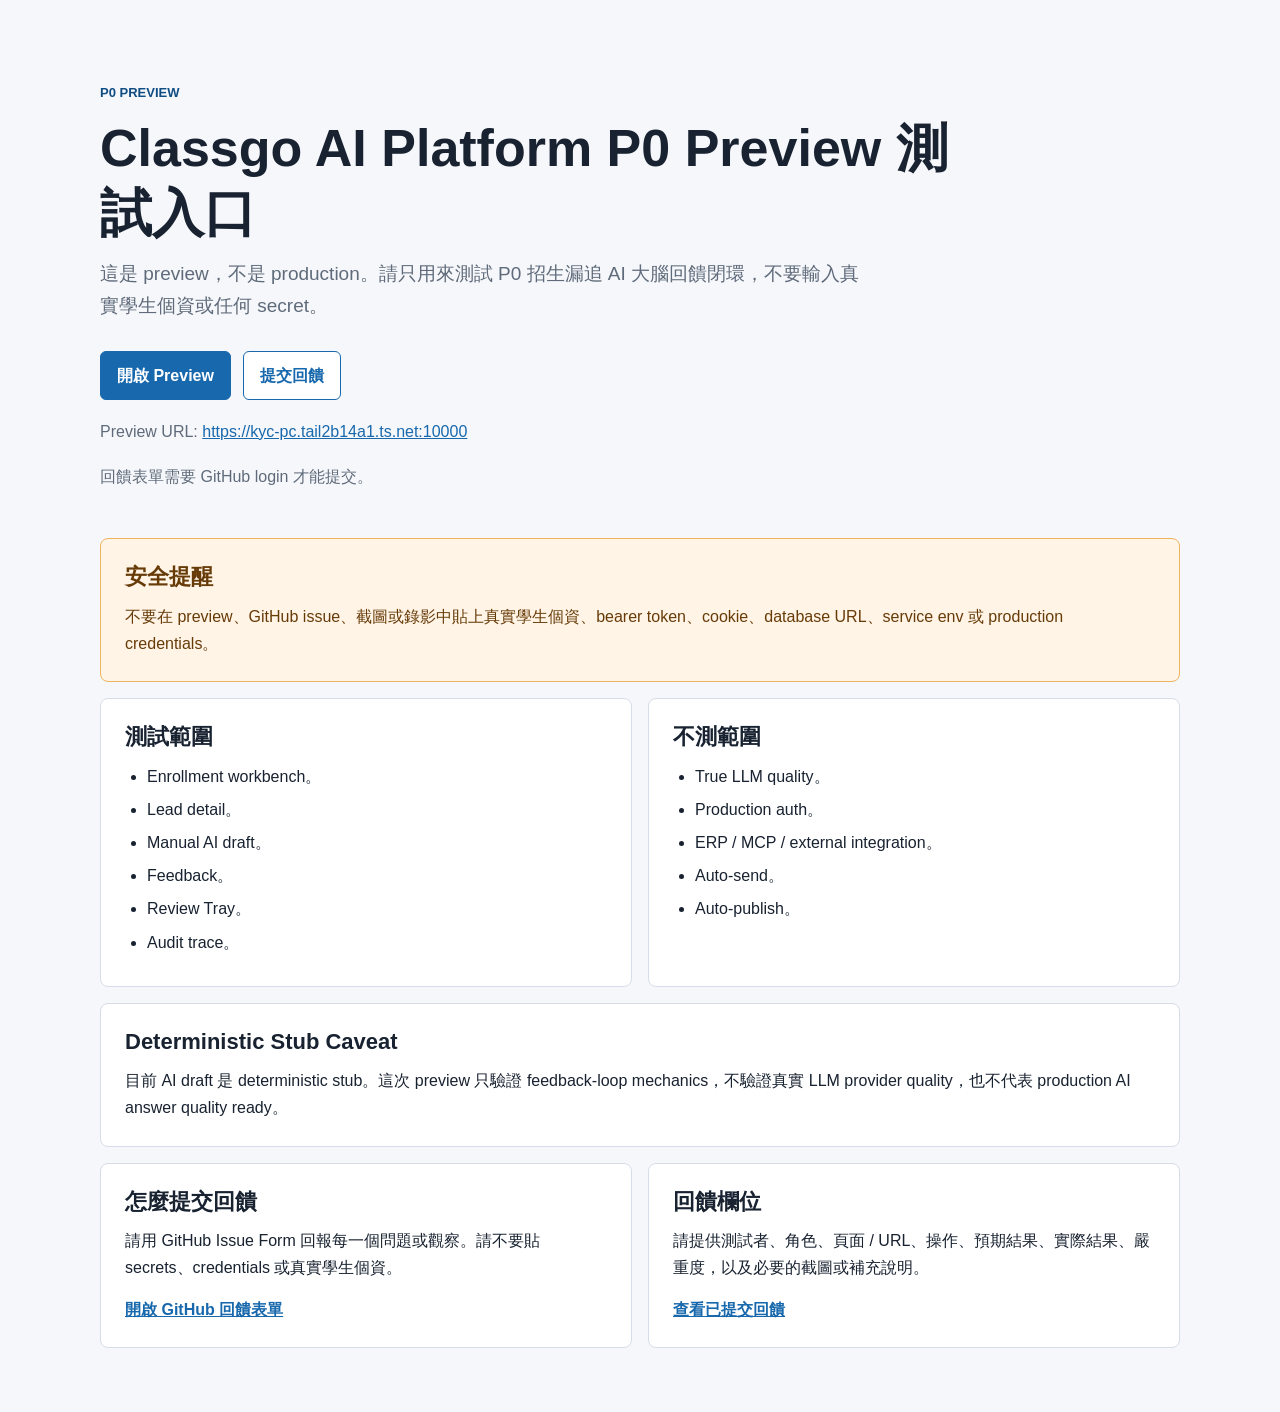
==== index.html @ 1b5b2c22 "Create P0 preview feedback portal" ====
<!doctype html>
<html lang="zh-Hant">
<head>
  <meta charset="utf-8">
  <meta name="viewport" content="width=device-width, initial-scale=1">
  <title>Classgo AI Platform P0 Preview 測試入口</title>
  <meta name="description" content="Classgo AI Platform P0 Preview 測試入口、測試範圍、安全提醒與 GitHub Issue Form 回饋提交。">
  <link rel="stylesheet" href="./styles.css">
</head>
<body>
  <main class="shell">
    <section class="hero" aria-labelledby="page-title">
      <div class="eyebrow">P0 Preview</div>
      <h1 id="page-title">Classgo AI Platform P0 Preview 測試入口</h1>
      <p class="lead">這是 preview，不是 production。請只用來測試 P0 招生漏追 AI 大腦回饋閉環，不要輸入真實學生個資或任何 secret。</p>
      <div class="actions" aria-label="主要操作">
        <a class="button primary" href="https://kyc-pc.tail2b14a1.ts.net:10000" rel="noopener noreferrer">開啟 Preview</a>
        <a class="button secondary" href="https://github.com/kuan0710/classgo-p0-preview-feedback/issues/new?template=p0-preview-feedback.yml" rel="noopener noreferrer">提交回饋</a>
      </div>
      <p class="url-line">Preview URL: <a href="https://kyc-pc.tail2b14a1.ts.net:10000" rel="noopener noreferrer">https://kyc-pc.tail2b14a1.ts.net:10000</a></p>
      <p class="url-line">回饋表單需要 GitHub login 才能提交。</p>
    </section>

    <section class="band warning" aria-labelledby="safety-title">
      <h2 id="safety-title">安全提醒</h2>
      <p>不要在 preview、GitHub issue、截圖或錄影中貼上真實學生個資、bearer token、cookie、database URL、service env 或 production credentials。</p>
    </section>

    <section class="grid two">
      <article class="panel">
        <h2>測試範圍</h2>
        <ul>
          <li>Enrollment workbench。</li>
          <li>Lead detail。</li>
          <li>Manual AI draft。</li>
          <li>Feedback。</li>
          <li>Review Tray。</li>
          <li>Audit trace。</li>
        </ul>
      </article>

      <article class="panel">
        <h2>不測範圍</h2>
        <ul>
          <li>True LLM quality。</li>
          <li>Production auth。</li>
          <li>ERP / MCP / external integration。</li>
          <li>Auto-send。</li>
          <li>Auto-publish。</li>
        </ul>
      </article>
    </section>

    <section class="band" aria-labelledby="stub-title">
      <h2 id="stub-title">Deterministic Stub Caveat</h2>
      <p>目前 AI draft 是 deterministic stub。這次 preview 只驗證 feedback-loop mechanics，不驗證真實 LLM provider quality，也不代表 production AI answer quality ready。</p>
    </section>

    <section class="grid two">
      <article class="panel">
        <h2>怎麼提交回饋</h2>
        <p>請用 GitHub Issue Form 回報每一個問題或觀察。請不要貼 secrets、credentials 或真實學生個資。</p>
        <a class="text-link" href="https://github.com/kuan0710/classgo-p0-preview-feedback/issues/new?template=p0-preview-feedback.yml" rel="noopener noreferrer">開啟 GitHub 回饋表單</a>
      </article>

      <article class="panel">
        <h2>回饋欄位</h2>
        <p>請提供測試者、角色、頁面 / URL、操作、預期結果、實際結果、嚴重度，以及必要的截圖或補充說明。</p>
        <a class="text-link" href="https://github.com/kuan0710/classgo-p0-preview-feedback/issues" rel="noopener noreferrer">查看已提交回饋</a>
      </article>
    </section>
  </main>
</body>
</html>
---- styles.css ----
:root {
  color-scheme: light;
  --bg: #f6f7fb;
  --paper: #ffffff;
  --ink: #182230;
  --muted: #5f6b7a;
  --line: #d7dde8;
  --accent: #1768ac;
  --accent-strong: #0f4d83;
  --danger-bg: #fff4e6;
  --danger-border: #f0b35e;
  --danger-text: #673b08;
}

* {
  box-sizing: border-box;
}

body {
  margin: 0;
  background: var(--bg);
  color: var(--ink);
  font: 16px/1.7 -apple-system, BlinkMacSystemFont, "Segoe UI", "Noto Sans TC", "PingFang TC", "Microsoft JhengHei", sans-serif;
}

a {
  color: var(--accent);
}

.shell {
  width: min(1080px, calc(100% - 32px));
  margin: 0 auto;
  padding: 40px 0 64px;
}

.hero {
  padding: 42px 0 32px;
}

.eyebrow {
  margin-bottom: 12px;
  color: var(--accent-strong);
  font-size: 13px;
  font-weight: 700;
  letter-spacing: 0;
  text-transform: uppercase;
}

h1,
h2 {
  margin: 0;
  line-height: 1.25;
}

h1 {
  max-width: 860px;
  font-size: clamp(32px, 5vw, 52px);
}

h2 {
  font-size: 22px;
}

p {
  margin: 12px 0 0;
}

.lead {
  max-width: 760px;
  color: var(--muted);
  font-size: 19px;
}

.actions {
  display: flex;
  flex-wrap: wrap;
  gap: 12px;
  margin-top: 28px;
}

.button {
  display: inline-flex;
  align-items: center;
  justify-content: center;
  min-height: 44px;
  padding: 10px 16px;
  border: 1px solid var(--accent);
  border-radius: 6px;
  font-weight: 700;
  text-decoration: none;
}

.button.primary {
  background: var(--accent);
  color: #ffffff;
}

.button.secondary {
  background: #ffffff;
  color: var(--accent);
}

.url-line {
  margin-top: 18px;
  color: var(--muted);
  overflow-wrap: anywhere;
}

.grid {
  display: grid;
  gap: 16px;
  margin-top: 16px;
}

.grid.two {
  grid-template-columns: repeat(2, minmax(0, 1fr));
}

.panel,
.band {
  background: var(--paper);
  border: 1px solid var(--line);
  border-radius: 8px;
  padding: 24px;
}

.band {
  margin-top: 16px;
}

.warning {
  background: var(--danger-bg);
  border-color: var(--danger-border);
  color: var(--danger-text);
}

ul {
  margin: 12px 0 0;
  padding-left: 22px;
}

li {
  margin: 6px 0;
}

.text-link {
  display: inline-block;
  margin-top: 14px;
  font-weight: 700;
}

@media (max-width: 760px) {
  .shell {
    width: min(100% - 24px, 1080px);
    padding-top: 24px;
  }

  .hero {
    padding-top: 24px;
  }

  .grid.two {
    grid-template-columns: 1fr;
  }

  .panel,
  .band {
    padding: 20px;
  }
}
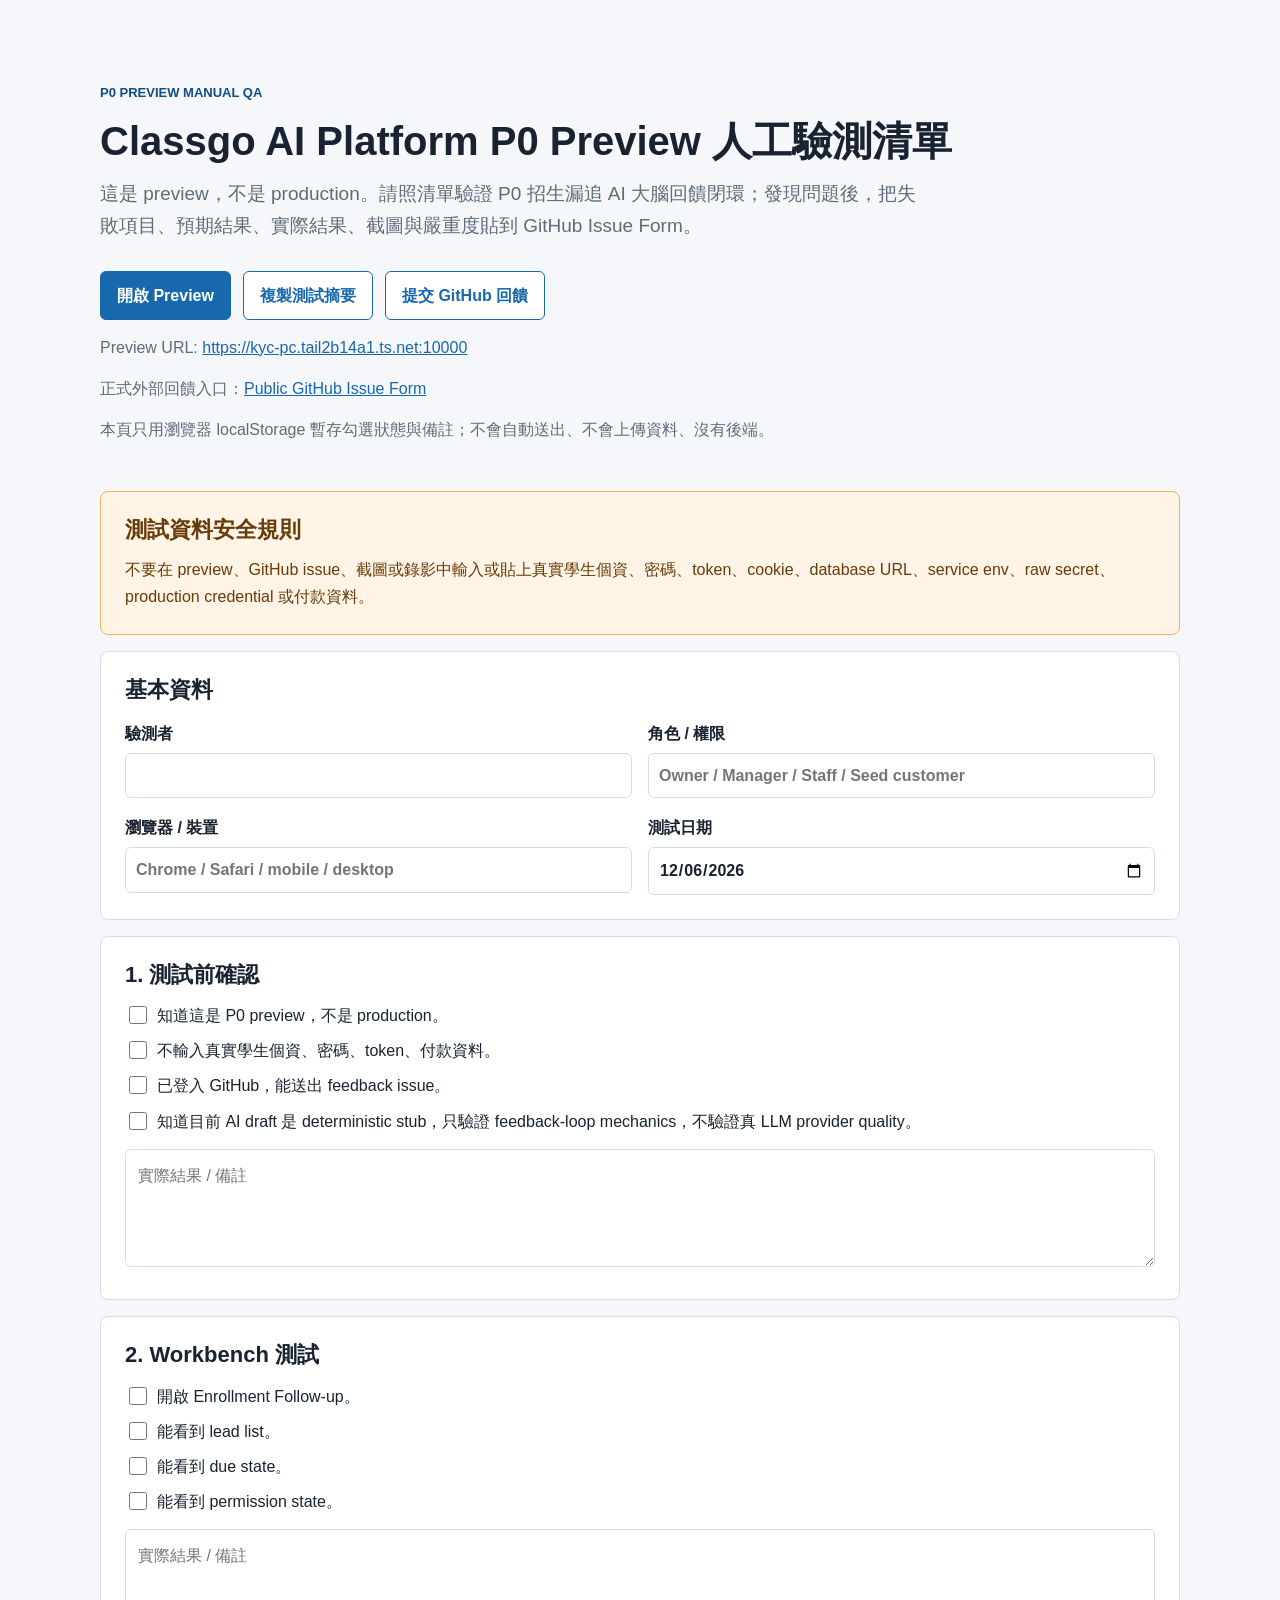
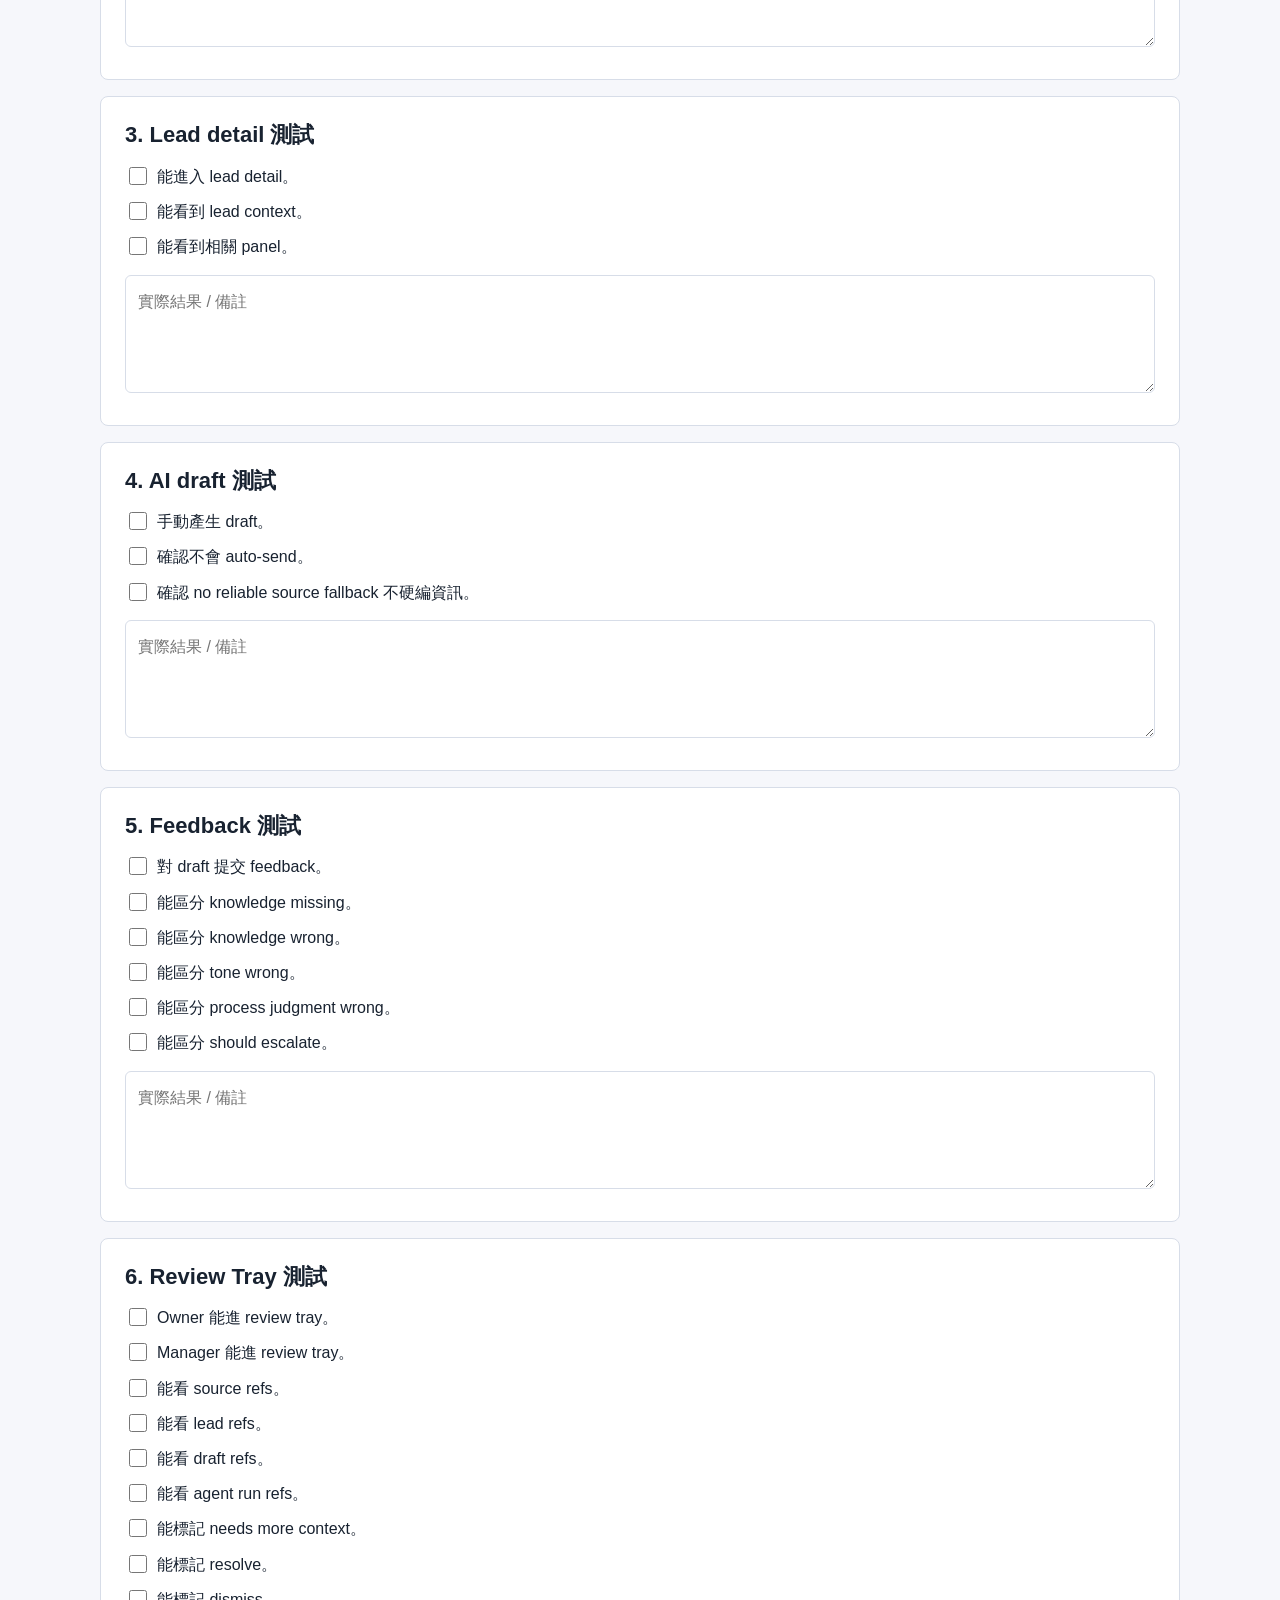
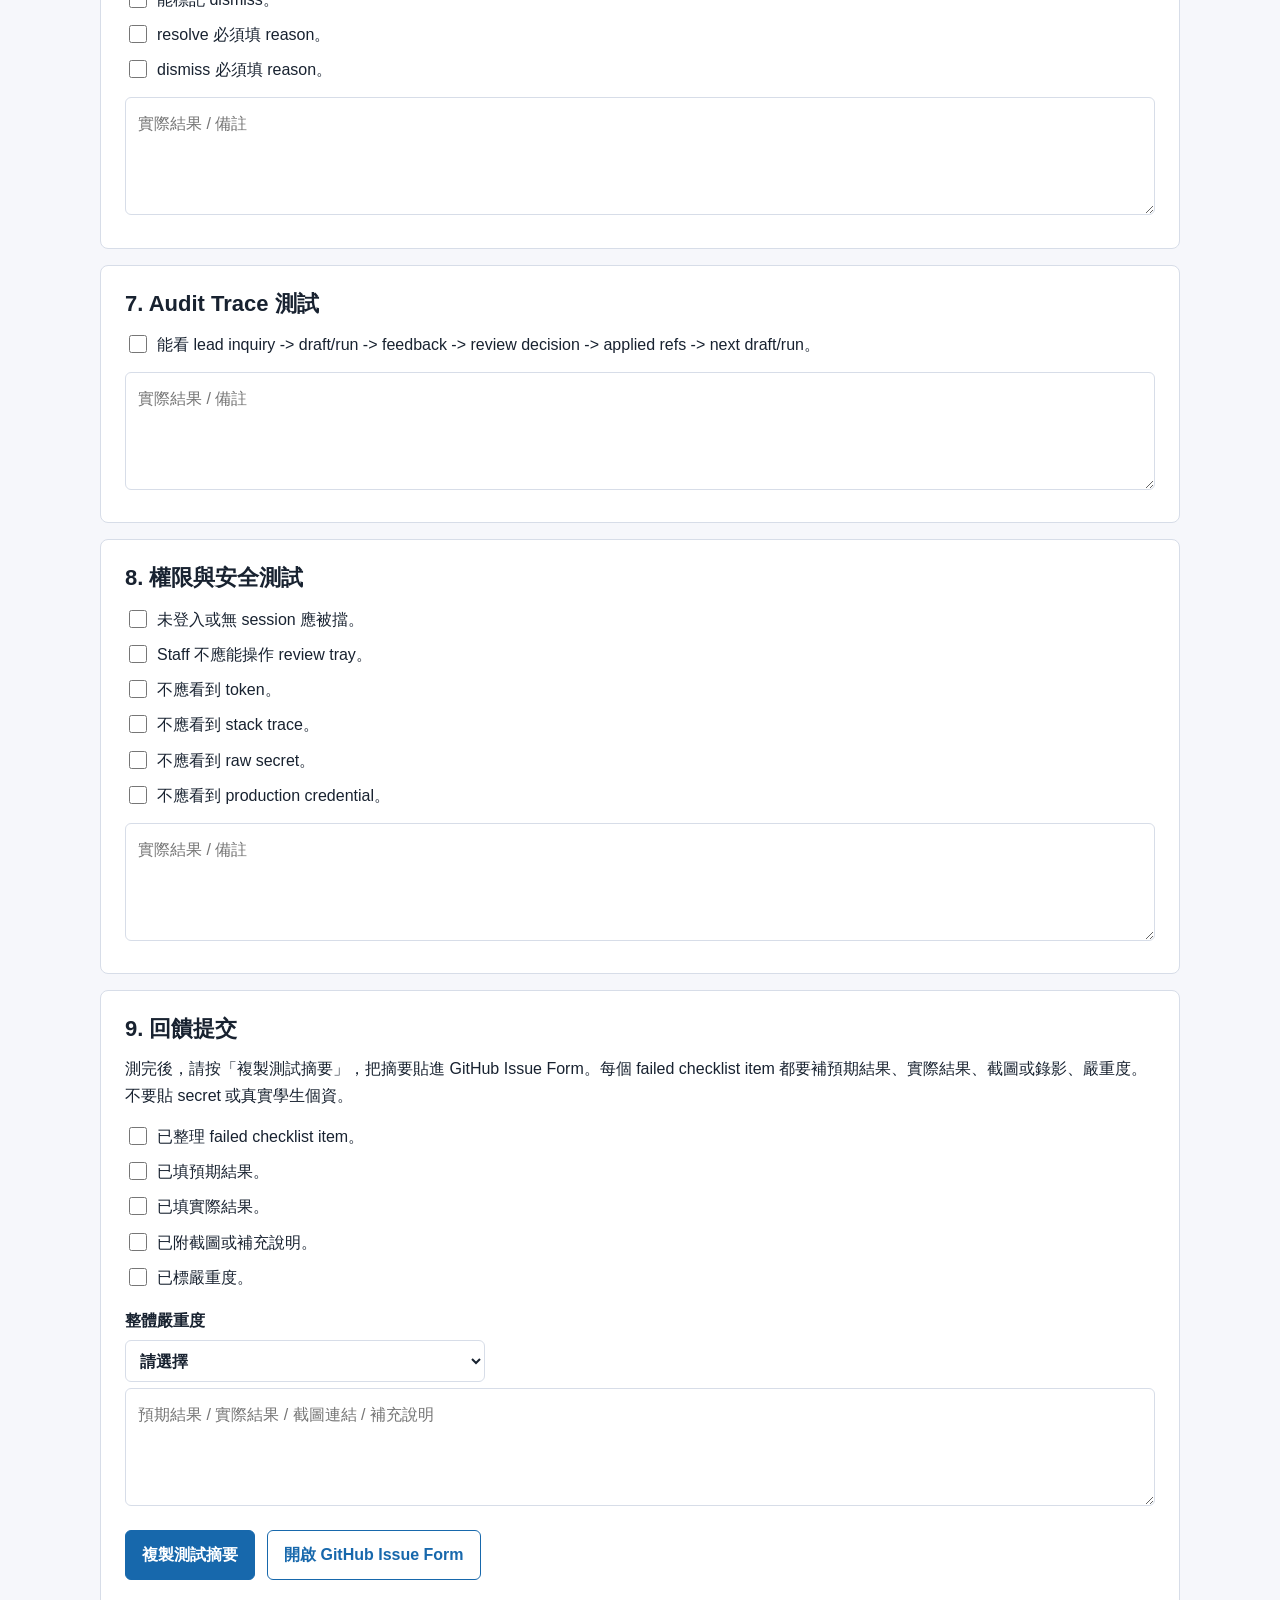
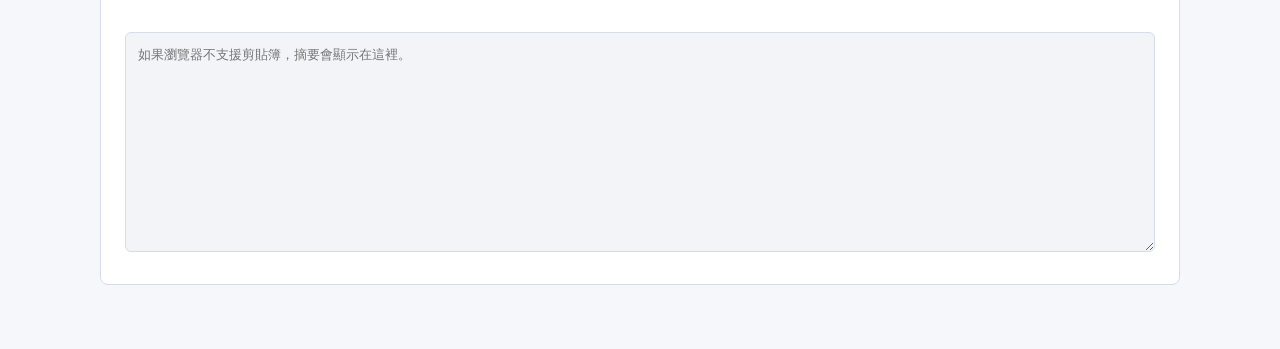
==== commit 7f892016: "docs(p0): add preview tester checklist" ====
--- a/index.html
+++ b/index.html
@@ -3,72 +3,289 @@
 <head>
   <meta charset="utf-8">
   <meta name="viewport" content="width=device-width, initial-scale=1">
-  <title>Classgo AI Platform P0 Preview 測試入口</title>
-  <meta name="description" content="Classgo AI Platform P0 Preview 測試入口、測試範圍、安全提醒與 GitHub Issue Form 回饋提交。">
+  <title>Classgo AI Platform P0 Preview 人工驗測清單</title>
+  <meta name="description" content="Classgo AI Platform P0 Preview 人工驗測清單、測試資料安全規則與 GitHub Issue Form 回饋提交入口。">
   <link rel="stylesheet" href="./styles.css">
 </head>
 <body>
   <main class="shell">
     <section class="hero" aria-labelledby="page-title">
-      <div class="eyebrow">P0 Preview</div>
-      <h1 id="page-title">Classgo AI Platform P0 Preview 測試入口</h1>
-      <p class="lead">這是 preview，不是 production。請只用來測試 P0 招生漏追 AI 大腦回饋閉環，不要輸入真實學生個資或任何 secret。</p>
+      <div class="eyebrow">P0 Preview Manual QA</div>
+      <h1 id="page-title">Classgo AI Platform P0 Preview 人工驗測清單</h1>
+      <p class="lead">這是 preview，不是 production。請照清單驗證 P0 招生漏追 AI 大腦回饋閉環；發現問題後，把失敗項目、預期結果、實際結果、截圖與嚴重度貼到 GitHub Issue Form。</p>
       <div class="actions" aria-label="主要操作">
         <a class="button primary" href="https://kyc-pc.tail2b14a1.ts.net:10000" rel="noopener noreferrer">開啟 Preview</a>
-        <a class="button secondary" href="https://github.com/kuan0710/classgo-p0-preview-feedback/issues/new?template=p0-preview-feedback.yml" rel="noopener noreferrer">提交回饋</a>
+        <button class="button secondary" type="button" data-copy-summary>複製測試摘要</button>
+        <a class="button secondary" href="https://github.com/kuan0710/classgo-p0-preview-feedback/issues/new?template=p0-preview-feedback.yml" rel="noopener noreferrer">提交 GitHub 回饋</a>
       </div>
       <p class="url-line">Preview URL: <a href="https://kyc-pc.tail2b14a1.ts.net:10000" rel="noopener noreferrer">https://kyc-pc.tail2b14a1.ts.net:10000</a></p>
-      <p class="url-line">回饋表單需要 GitHub login 才能提交。</p>
+      <p class="url-line">正式外部回饋入口：<a href="https://github.com/kuan0710/classgo-p0-preview-feedback/issues/new?template=p0-preview-feedback.yml" rel="noopener noreferrer">Public GitHub Issue Form</a></p>
+      <p class="url-line">本頁只用瀏覽器 localStorage 暫存勾選狀態與備註；不會自動送出、不會上傳資料、沒有後端。</p>
     </section>
 
     <section class="band warning" aria-labelledby="safety-title">
-      <h2 id="safety-title">安全提醒</h2>
-      <p>不要在 preview、GitHub issue、截圖或錄影中貼上真實學生個資、bearer token、cookie、database URL、service env 或 production credentials。</p>
-    </section>
-
-    <section class="grid two">
-      <article class="panel">
-        <h2>測試範圍</h2>
-        <ul>
-          <li>Enrollment workbench。</li>
-          <li>Lead detail。</li>
-          <li>Manual AI draft。</li>
-          <li>Feedback。</li>
-          <li>Review Tray。</li>
-          <li>Audit trace。</li>
-        </ul>
-      </article>
-
-      <article class="panel">
-        <h2>不測範圍</h2>
-        <ul>
-          <li>True LLM quality。</li>
-          <li>Production auth。</li>
-          <li>ERP / MCP / external integration。</li>
-          <li>Auto-send。</li>
-          <li>Auto-publish。</li>
-        </ul>
-      </article>
-    </section>
-
-    <section class="band" aria-labelledby="stub-title">
-      <h2 id="stub-title">Deterministic Stub Caveat</h2>
-      <p>目前 AI draft 是 deterministic stub。這次 preview 只驗證 feedback-loop mechanics，不驗證真實 LLM provider quality，也不代表 production AI answer quality ready。</p>
-    </section>
-
-    <section class="grid two">
-      <article class="panel">
-        <h2>怎麼提交回饋</h2>
-        <p>請用 GitHub Issue Form 回報每一個問題或觀察。請不要貼 secrets、credentials 或真實學生個資。</p>
-        <a class="text-link" href="https://github.com/kuan0710/classgo-p0-preview-feedback/issues/new?template=p0-preview-feedback.yml" rel="noopener noreferrer">開啟 GitHub 回饋表單</a>
-      </article>
-
-      <article class="panel">
-        <h2>回饋欄位</h2>
-        <p>請提供測試者、角色、頁面 / URL、操作、預期結果、實際結果、嚴重度，以及必要的截圖或補充說明。</p>
-        <a class="text-link" href="https://github.com/kuan0710/classgo-p0-preview-feedback/issues" rel="noopener noreferrer">查看已提交回饋</a>
-      </article>
+      <h2 id="safety-title">測試資料安全規則</h2>
+      <p>不要在 preview、GitHub issue、截圖或錄影中輸入或貼上真實學生個資、密碼、token、cookie、database URL、service env、raw secret、production credential 或付款資料。</p>
+    </section>
+
+    <section class="panel" aria-labelledby="tester-title">
+      <h2 id="tester-title">基本資料</h2>
+      <div class="fields">
+        <label>驗測者<input type="text" data-field="tester" autocomplete="name"></label>
+        <label>角色 / 權限<input type="text" data-field="role" placeholder="Owner / Manager / Staff / Seed customer"></label>
+        <label>瀏覽器 / 裝置<input type="text" data-field="device" placeholder="Chrome / Safari / mobile / desktop"></label>
+        <label>測試日期<input type="date" data-field="date"></label>
+      </div>
+    </section>
+
+    <section class="qa-section" data-section="測試前確認">
+      <h2>1. 測試前確認</h2>
+      <ul class="checklist">
+        <li><label><input type="checkbox" data-item="知道這是 P0 preview，不是 production">知道這是 P0 preview，不是 production。</label></li>
+        <li><label><input type="checkbox" data-item="不輸入真實學生個資、密碼、token、付款資料">不輸入真實學生個資、密碼、token、付款資料。</label></li>
+        <li><label><input type="checkbox" data-item="已登入 GitHub，能送出 feedback issue">已登入 GitHub，能送出 feedback issue。</label></li>
+        <li><label><input type="checkbox" data-item="知道目前 AI draft 是 deterministic stub，只驗證流程，不驗證真 LLM 品質">知道目前 AI draft 是 deterministic stub，只驗證 feedback-loop mechanics，不驗證真 LLM provider quality。</label></li>
+      </ul>
+      <textarea data-note="測試前確認" placeholder="實際結果 / 備註"></textarea>
+    </section>
+
+    <section class="qa-section" data-section="Workbench 測試">
+      <h2>2. Workbench 測試</h2>
+      <ul class="checklist">
+        <li><label><input type="checkbox" data-item="開啟 Enrollment Follow-up">開啟 Enrollment Follow-up。</label></li>
+        <li><label><input type="checkbox" data-item="能看到 lead list">能看到 lead list。</label></li>
+        <li><label><input type="checkbox" data-item="能看到 due state">能看到 due state。</label></li>
+        <li><label><input type="checkbox" data-item="能看到 permission state">能看到 permission state。</label></li>
+      </ul>
+      <textarea data-note="Workbench 測試" placeholder="實際結果 / 備註"></textarea>
+    </section>
+
+    <section class="qa-section" data-section="Lead detail 測試">
+      <h2>3. Lead detail 測試</h2>
+      <ul class="checklist">
+        <li><label><input type="checkbox" data-item="能進入 lead detail">能進入 lead detail。</label></li>
+        <li><label><input type="checkbox" data-item="能看到 lead context">能看到 lead context。</label></li>
+        <li><label><input type="checkbox" data-item="能看到相關 panel">能看到相關 panel。</label></li>
+      </ul>
+      <textarea data-note="Lead detail 測試" placeholder="實際結果 / 備註"></textarea>
+    </section>
+
+    <section class="qa-section" data-section="AI draft 測試">
+      <h2>4. AI draft 測試</h2>
+      <ul class="checklist">
+        <li><label><input type="checkbox" data-item="手動產生 draft">手動產生 draft。</label></li>
+        <li><label><input type="checkbox" data-item="確認不會 auto-send">確認不會 auto-send。</label></li>
+        <li><label><input type="checkbox" data-item="確認 no reliable source fallback 不硬編資訊">確認 no reliable source fallback 不硬編資訊。</label></li>
+      </ul>
+      <textarea data-note="AI draft 測試" placeholder="實際結果 / 備註"></textarea>
+    </section>
+
+    <section class="qa-section" data-section="Feedback 測試">
+      <h2>5. Feedback 測試</h2>
+      <ul class="checklist">
+        <li><label><input type="checkbox" data-item="對 draft 提交 feedback">對 draft 提交 feedback。</label></li>
+        <li><label><input type="checkbox" data-item="能區分 knowledge missing">能區分 knowledge missing。</label></li>
+        <li><label><input type="checkbox" data-item="能區分 knowledge wrong">能區分 knowledge wrong。</label></li>
+        <li><label><input type="checkbox" data-item="能區分 tone wrong">能區分 tone wrong。</label></li>
+        <li><label><input type="checkbox" data-item="能區分 process judgment wrong">能區分 process judgment wrong。</label></li>
+        <li><label><input type="checkbox" data-item="能區分 should escalate">能區分 should escalate。</label></li>
+      </ul>
+      <textarea data-note="Feedback 測試" placeholder="實際結果 / 備註"></textarea>
+    </section>
+
+    <section class="qa-section" data-section="Review Tray 測試">
+      <h2>6. Review Tray 測試</h2>
+      <ul class="checklist">
+        <li><label><input type="checkbox" data-item="Owner 能進 review tray">Owner 能進 review tray。</label></li>
+        <li><label><input type="checkbox" data-item="Manager 能進 review tray">Manager 能進 review tray。</label></li>
+        <li><label><input type="checkbox" data-item="能看 source refs">能看 source refs。</label></li>
+        <li><label><input type="checkbox" data-item="能看 lead refs">能看 lead refs。</label></li>
+        <li><label><input type="checkbox" data-item="能看 draft refs">能看 draft refs。</label></li>
+        <li><label><input type="checkbox" data-item="能看 agent run refs">能看 agent run refs。</label></li>
+        <li><label><input type="checkbox" data-item="能標記 needs more context">能標記 needs more context。</label></li>
+        <li><label><input type="checkbox" data-item="能標記 resolve">能標記 resolve。</label></li>
+        <li><label><input type="checkbox" data-item="能標記 dismiss">能標記 dismiss。</label></li>
+        <li><label><input type="checkbox" data-item="resolve 必須填 reason">resolve 必須填 reason。</label></li>
+        <li><label><input type="checkbox" data-item="dismiss 必須填 reason">dismiss 必須填 reason。</label></li>
+      </ul>
+      <textarea data-note="Review Tray 測試" placeholder="實際結果 / 備註"></textarea>
+    </section>
+
+    <section class="qa-section" data-section="Audit Trace 測試">
+      <h2>7. Audit Trace 測試</h2>
+      <ul class="checklist">
+        <li><label><input type="checkbox" data-item="能看 lead inquiry -> draft/run -> feedback -> review decision -> applied refs -> next draft/run">能看 lead inquiry -&gt; draft/run -&gt; feedback -&gt; review decision -&gt; applied refs -&gt; next draft/run。</label></li>
+      </ul>
+      <textarea data-note="Audit Trace 測試" placeholder="實際結果 / 備註"></textarea>
+    </section>
+
+    <section class="qa-section" data-section="權限與安全測試">
+      <h2>8. 權限與安全測試</h2>
+      <ul class="checklist">
+        <li><label><input type="checkbox" data-item="未登入或無 session 應被擋">未登入或無 session 應被擋。</label></li>
+        <li><label><input type="checkbox" data-item="Staff 不應能操作 review tray">Staff 不應能操作 review tray。</label></li>
+        <li><label><input type="checkbox" data-item="不應看到 token">不應看到 token。</label></li>
+        <li><label><input type="checkbox" data-item="不應看到 stack trace">不應看到 stack trace。</label></li>
+        <li><label><input type="checkbox" data-item="不應看到 raw secret">不應看到 raw secret。</label></li>
+        <li><label><input type="checkbox" data-item="不應看到 production credential">不應看到 production credential。</label></li>
+      </ul>
+      <textarea data-note="權限與安全測試" placeholder="實際結果 / 備註"></textarea>
+    </section>
+
+    <section class="qa-section" data-section="回饋提交">
+      <h2>9. 回饋提交</h2>
+      <p>測完後，請按「複製測試摘要」，把摘要貼進 GitHub Issue Form。每個 failed checklist item 都要補預期結果、實際結果、截圖或錄影、嚴重度。不要貼 secret 或真實學生個資。</p>
+      <ul class="checklist">
+        <li><label><input type="checkbox" data-item="已整理 failed checklist item">已整理 failed checklist item。</label></li>
+        <li><label><input type="checkbox" data-item="已填預期結果">已填預期結果。</label></li>
+        <li><label><input type="checkbox" data-item="已填實際結果">已填實際結果。</label></li>
+        <li><label><input type="checkbox" data-item="已附截圖或補充說明">已附截圖或補充說明。</label></li>
+        <li><label><input type="checkbox" data-item="已標嚴重度">已標嚴重度。</label></li>
+      </ul>
+      <div class="fields single">
+        <label>整體嚴重度
+          <select data-field="severity">
+            <option value="">請選擇</option>
+            <option>Blocker</option>
+            <option>High</option>
+            <option>Medium</option>
+            <option>Low</option>
+            <option>Question</option>
+          </select>
+        </label>
+      </div>
+      <textarea data-note="回饋提交" placeholder="預期結果 / 實際結果 / 截圖連結 / 補充說明"></textarea>
+      <div class="actions compact">
+        <button class="button primary" type="button" data-copy-summary>複製測試摘要</button>
+        <a class="button secondary" href="https://github.com/kuan0710/classgo-p0-preview-feedback/issues/new?template=p0-preview-feedback.yml" rel="noopener noreferrer">開啟 GitHub Issue Form</a>
+      </div>
+      <p class="copy-status" data-copy-status role="status" aria-live="polite"></p>
+      <textarea class="summary-output" data-summary-output readonly placeholder="如果瀏覽器不支援剪貼簿，摘要會顯示在這裡。"></textarea>
     </section>
   </main>
+
+  <script>
+    const STORAGE_KEY = "classgo-p0-preview-checklist-v1";
+    const form = document.querySelector("main");
+    const statusNodes = document.querySelectorAll("[data-copy-status]");
+    const output = document.querySelector("[data-summary-output]");
+
+    function readState() {
+      try {
+        return JSON.parse(localStorage.getItem(STORAGE_KEY) || "{}");
+      } catch {
+        return {};
+      }
+    }
+
+    function writeState(state) {
+      localStorage.setItem(STORAGE_KEY, JSON.stringify(state));
+    }
+
+    function fieldKey(element) {
+      if (element.dataset.field) return "field:" + element.dataset.field;
+      if (element.dataset.note) return "note:" + element.dataset.note;
+      if (element.dataset.item) return "item:" + element.dataset.item;
+      return "";
+    }
+
+    function hydrate() {
+      const state = readState();
+      form.querySelectorAll("input, textarea, select").forEach((element) => {
+        const key = fieldKey(element);
+        if (!key || state[key] === undefined) return;
+        if (element.type === "checkbox") {
+          element.checked = state[key] === true;
+        } else {
+          element.value = state[key];
+        }
+      });
+      const date = form.querySelector('[data-field="date"]');
+      if (date && !date.value) date.valueAsDate = new Date();
+    }
+
+    function persist(event) {
+      const element = event.target;
+      const key = fieldKey(element);
+      if (!key) return;
+      const state = readState();
+      state[key] = element.type === "checkbox" ? element.checked : element.value;
+      writeState(state);
+    }
+
+    function collectSummary() {
+      const fields = {};
+      form.querySelectorAll("[data-field]").forEach((element) => {
+        fields[element.dataset.field] = element.value || "";
+      });
+
+      const sections = Array.from(document.querySelectorAll("[data-section]"));
+      const checked = [];
+      const failed = [];
+      const notes = [];
+
+      sections.forEach((section) => {
+        const title = section.dataset.section;
+        section.querySelectorAll('input[type="checkbox"][data-item]').forEach((box) => {
+          const line = title + " / " + box.dataset.item;
+          if (box.checked) checked.push(line);
+          else failed.push(line);
+        });
+        section.querySelectorAll("textarea[data-note]").forEach((note) => {
+          if (note.value.trim()) notes.push("[" + note.dataset.note + "] " + note.value.trim());
+        });
+      });
+
+      return [
+        "Classgo P0 Preview 人工驗測摘要",
+        "- Preview URL: https://kyc-pc.tail2b14a1.ts.net:10000",
+        "- Public checklist: https://kuan0710.github.io/classgo-p0-preview-feedback/",
+        "- Public Issue Form: https://github.com/kuan0710/classgo-p0-preview-feedback/issues/new?template=p0-preview-feedback.yml",
+        "- 測試者: " + (fields.tester || ""),
+        "- 角色 / 權限: " + (fields.role || ""),
+        "- 瀏覽器 / 裝置: " + (fields.device || ""),
+        "- 測試日期: " + (fields.date || ""),
+        "- 整體嚴重度: " + (fields.severity || ""),
+        "- 勾選進度: " + checked.length + " / " + (checked.length + failed.length),
+        "",
+        "未通過或未確認項目:",
+        failed.length ? failed.map((item) => "- [ ] " + item).join("\n") : "- 無",
+        "",
+        "備註:",
+        notes.length ? notes.map((item) => "- " + item).join("\n") : "- 無",
+        "",
+        "請補充:",
+        "- Expected:",
+        "- Actual:",
+        "- Screenshot / notes:",
+        "",
+        "安全聲明: 本摘要由瀏覽器本機產生，未自動送出；請勿貼上 secret、token、真實學生個資、付款資料或 production credential。"
+      ].join("\n");
+    }
+
+    async function copySummary() {
+      const text = collectSummary();
+      output.value = text;
+      try {
+        await navigator.clipboard.writeText(text);
+        statusNodes.forEach((node) => {
+          node.textContent = "已複製摘要。請貼到 GitHub Issue Form，不會自動送出。";
+        });
+      } catch {
+        output.focus();
+        output.select();
+        statusNodes.forEach((node) => {
+          node.textContent = "瀏覽器未允許剪貼簿，請從下方文字框手動複製摘要。";
+        });
+      }
+    }
+
+    hydrate();
+    form.addEventListener("change", persist);
+    form.addEventListener("input", persist);
+    document.querySelectorAll("[data-copy-summary]").forEach((button) => {
+      button.addEventListener("click", copySummary);
+    });
+  </script>
 </body>
 </html>
--- a/styles.css
+++ b/styles.css
@@ -10,6 +10,8 @@
   --danger-bg: #fff4e6;
   --danger-border: #f0b35e;
   --danger-text: #673b08;
+  --ok-bg: #eef7f1;
+  --code: #f2f4f7;
 }
 
 * {
@@ -27,6 +29,13 @@
   color: var(--accent);
 }
 
+button,
+input,
+select,
+textarea {
+  font: inherit;
+}
+
 .shell {
   width: min(1080px, calc(100% - 32px));
   margin: 0 auto;
@@ -53,8 +62,8 @@
 }
 
 h1 {
-  max-width: 860px;
-  font-size: clamp(32px, 5vw, 52px);
+  max-width: 880px;
+  font-size: 40px;
 }
 
 h2 {
@@ -66,7 +75,7 @@
 }
 
 .lead {
-  max-width: 760px;
+  max-width: 820px;
   color: var(--muted);
   font-size: 19px;
 }
@@ -76,6 +85,10 @@
   flex-wrap: wrap;
   gap: 12px;
   margin-top: 28px;
+}
+
+.actions.compact {
+  margin-top: 16px;
 }
 
 .button {
@@ -86,8 +99,11 @@
   padding: 10px 16px;
   border: 1px solid var(--accent);
   border-radius: 6px;
+  background: #ffffff;
+  color: var(--accent);
   font-weight: 700;
   text-decoration: none;
+  cursor: pointer;
 }
 
 .button.primary {
@@ -101,30 +117,23 @@
 }
 
 .url-line {
-  margin-top: 18px;
+  margin-top: 14px;
   color: var(--muted);
   overflow-wrap: anywhere;
 }
 
-.grid {
-  display: grid;
-  gap: 16px;
-  margin-top: 16px;
-}
-
-.grid.two {
-  grid-template-columns: repeat(2, minmax(0, 1fr));
-}
-
 .panel,
-.band {
+.band,
+.qa-section {
   background: var(--paper);
   border: 1px solid var(--line);
   border-radius: 8px;
   padding: 24px;
 }
 
-.band {
+.band,
+.panel,
+.qa-section {
   margin-top: 16px;
 }
 
@@ -134,18 +143,82 @@
   color: var(--danger-text);
 }
 
-ul {
-  margin: 12px 0 0;
-  padding-left: 22px;
-}
-
-li {
-  margin: 6px 0;
-}
-
-.text-link {
-  display: inline-block;
-  margin-top: 14px;
+.fields {
+  display: grid;
+  grid-template-columns: repeat(2, minmax(0, 1fr));
+  gap: 16px;
+  margin-top: 16px;
+}
+
+.fields.single {
+  grid-template-columns: minmax(0, 360px);
+}
+
+label {
+  display: block;
+  font-weight: 700;
+}
+
+input[type="text"],
+input[type="date"],
+select,
+textarea {
+  width: 100%;
+  margin-top: 6px;
+  border: 1px solid var(--line);
+  border-radius: 6px;
+  background: #ffffff;
+  color: var(--ink);
+}
+
+input[type="text"],
+input[type="date"],
+select {
+  min-height: 42px;
+  padding: 8px 10px;
+}
+
+textarea {
+  min-height: 118px;
+  padding: 12px;
+  resize: vertical;
+}
+
+.summary-output {
+  min-height: 220px;
+  margin-top: 12px;
+  background: var(--code);
+  font-family: "SFMono-Regular", Consolas, monospace;
+  font-size: 13px;
+}
+
+.checklist {
+  margin: 14px 0 0;
+  padding: 0;
+  list-style: none;
+}
+
+.checklist li {
+  margin: 8px 0;
+}
+
+.checklist label {
+  display: grid;
+  grid-template-columns: 22px minmax(0, 1fr);
+  gap: 10px;
+  align-items: start;
+  font-weight: 400;
+}
+
+.checklist input {
+  width: 18px;
+  height: 18px;
+  margin-top: 4px;
+}
+
+.copy-status {
+  min-height: 28px;
+  color: var(--accent-strong);
   font-weight: 700;
 }
 
@@ -159,12 +232,22 @@
     padding-top: 24px;
   }
 
-  .grid.two {
+  h1 {
+    font-size: 30px;
+  }
+
+  .fields,
+  .fields.single {
     grid-template-columns: 1fr;
   }
 
   .panel,
-  .band {
+  .band,
+  .qa-section {
     padding: 20px;
   }
-}
+
+  .button {
+    width: 100%;
+  }
+}
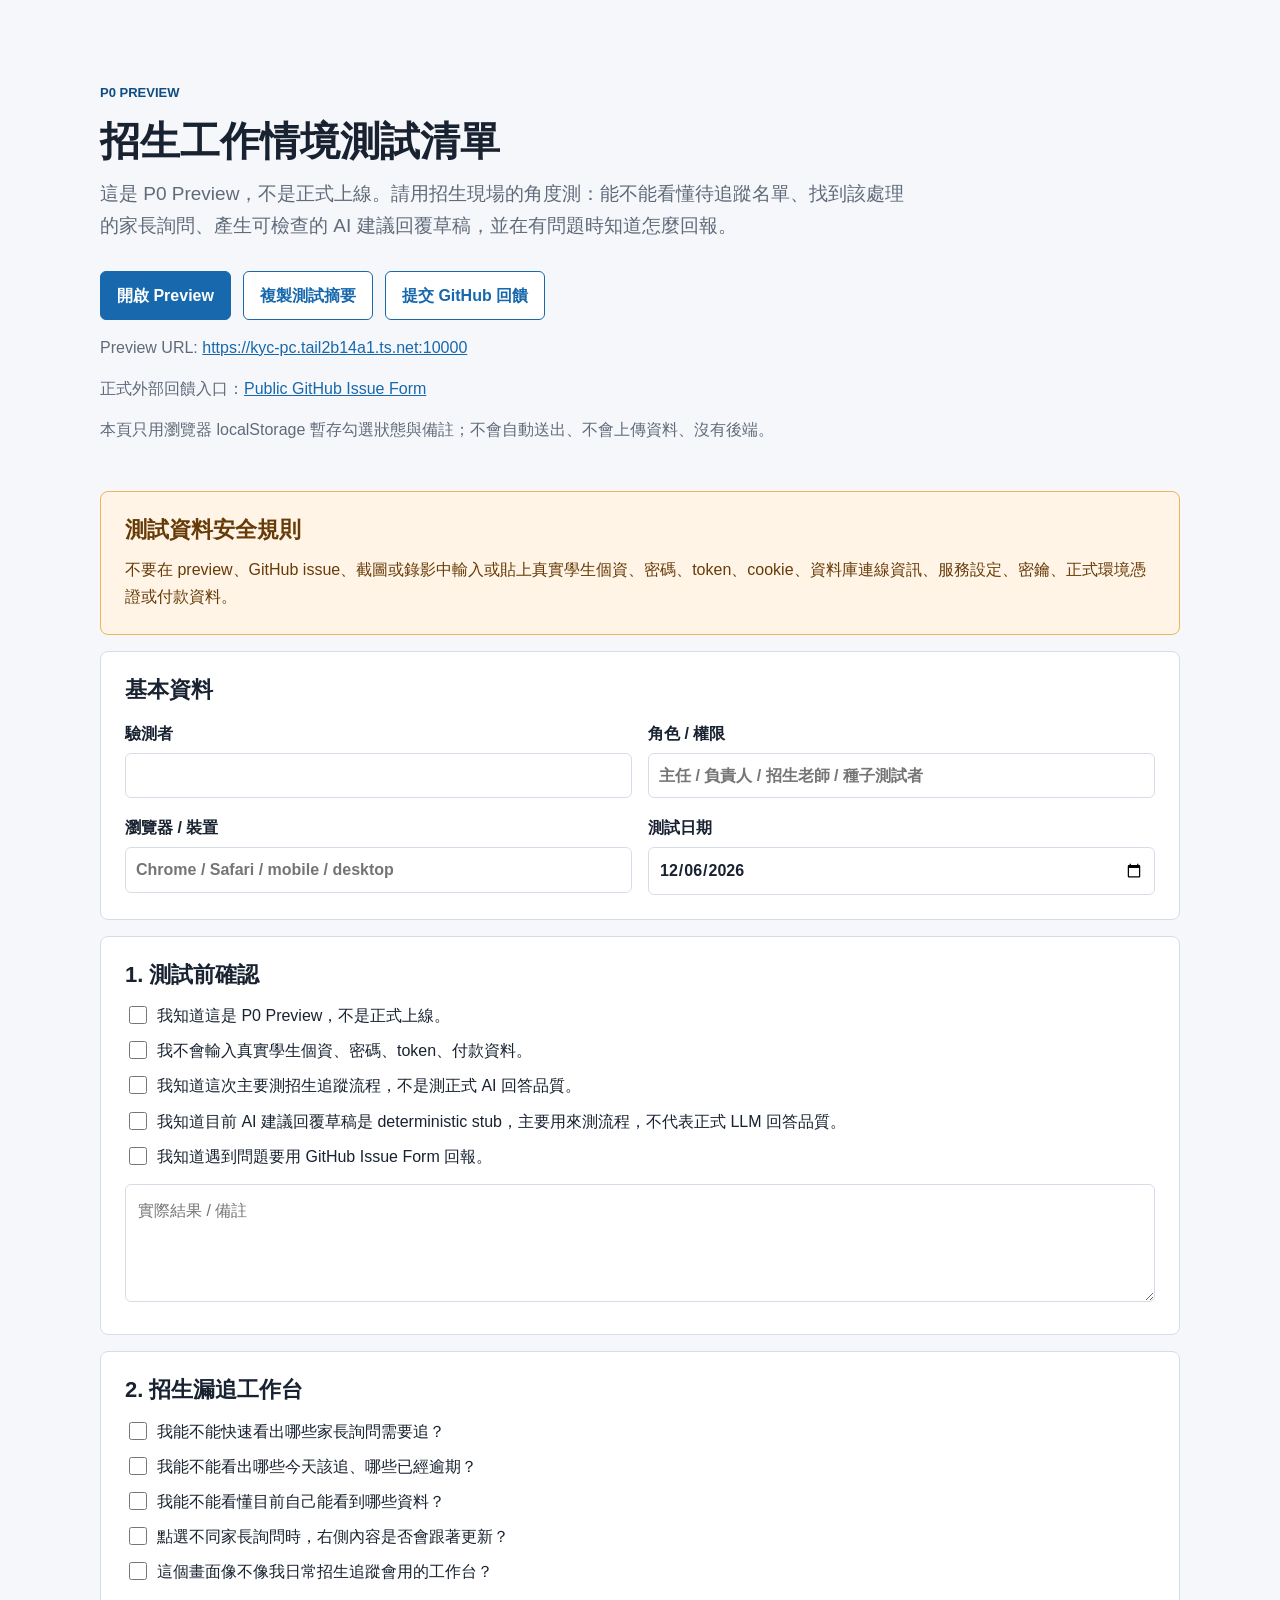
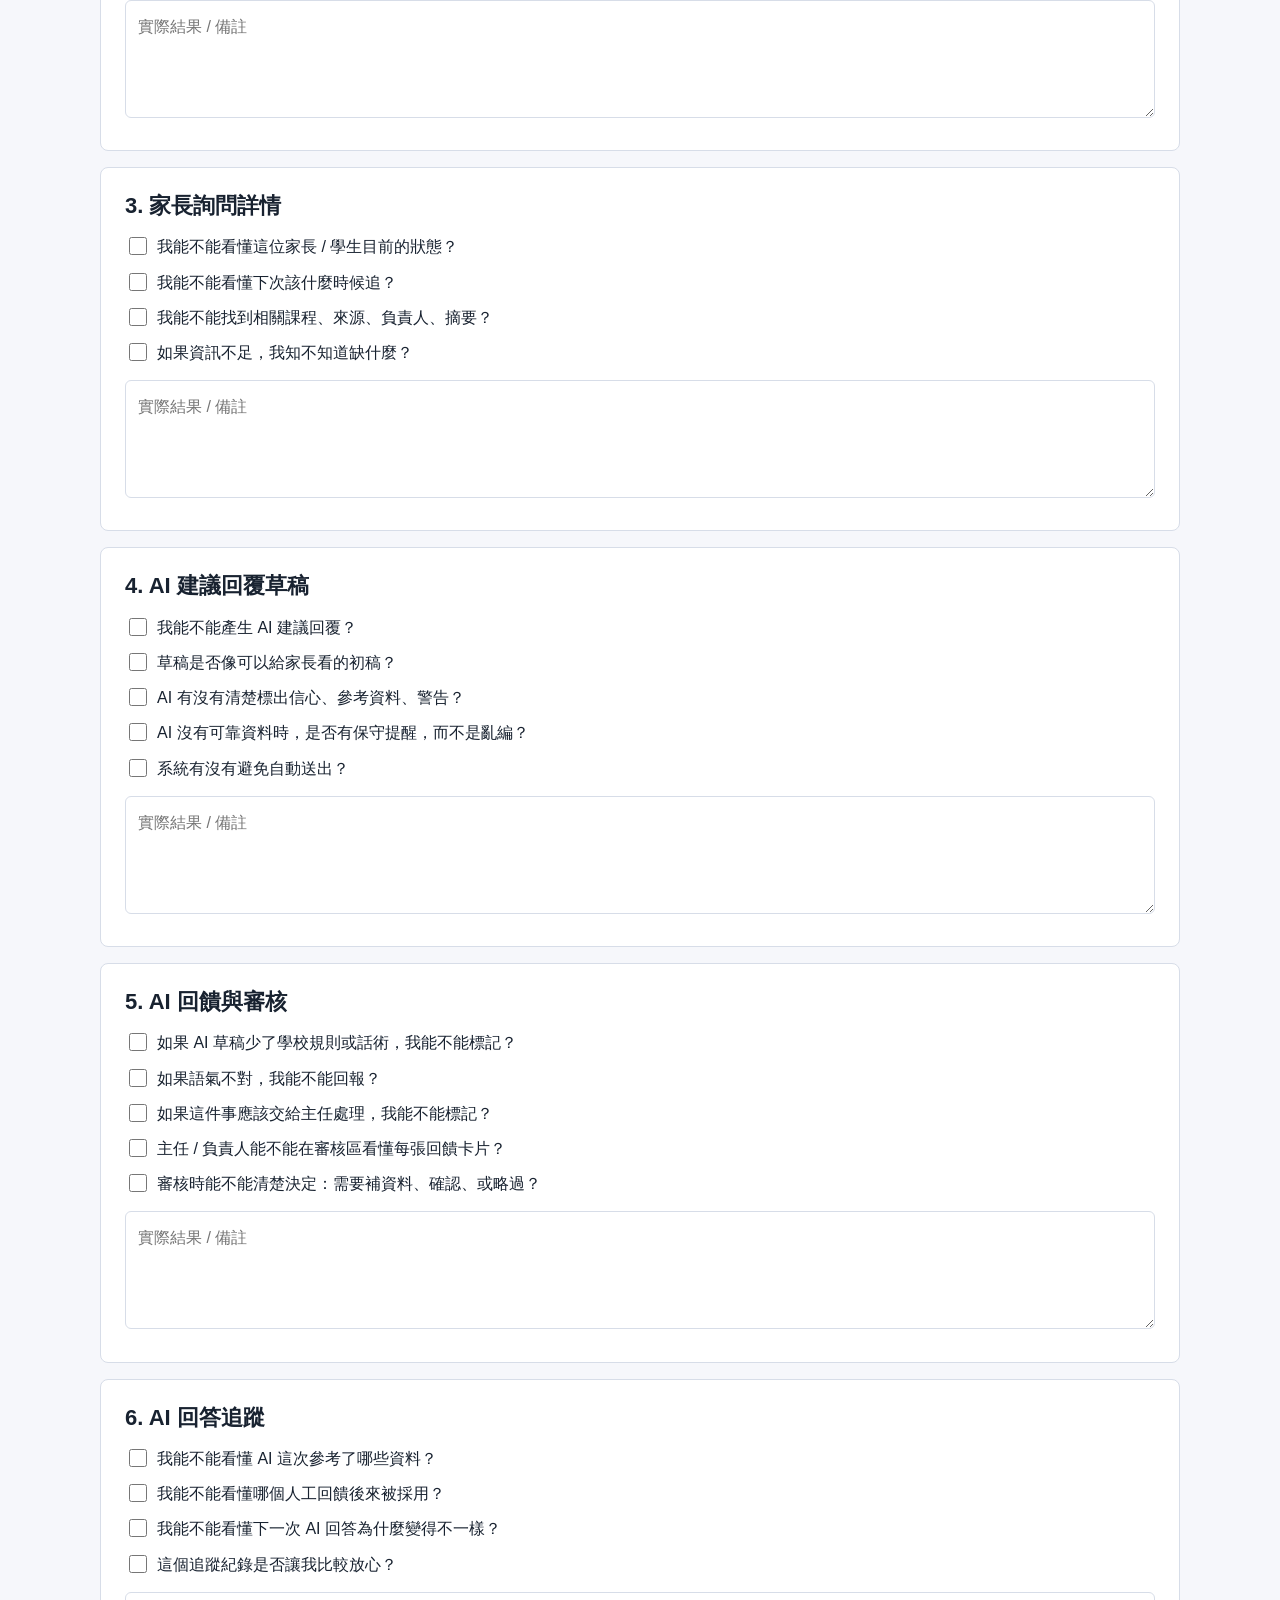
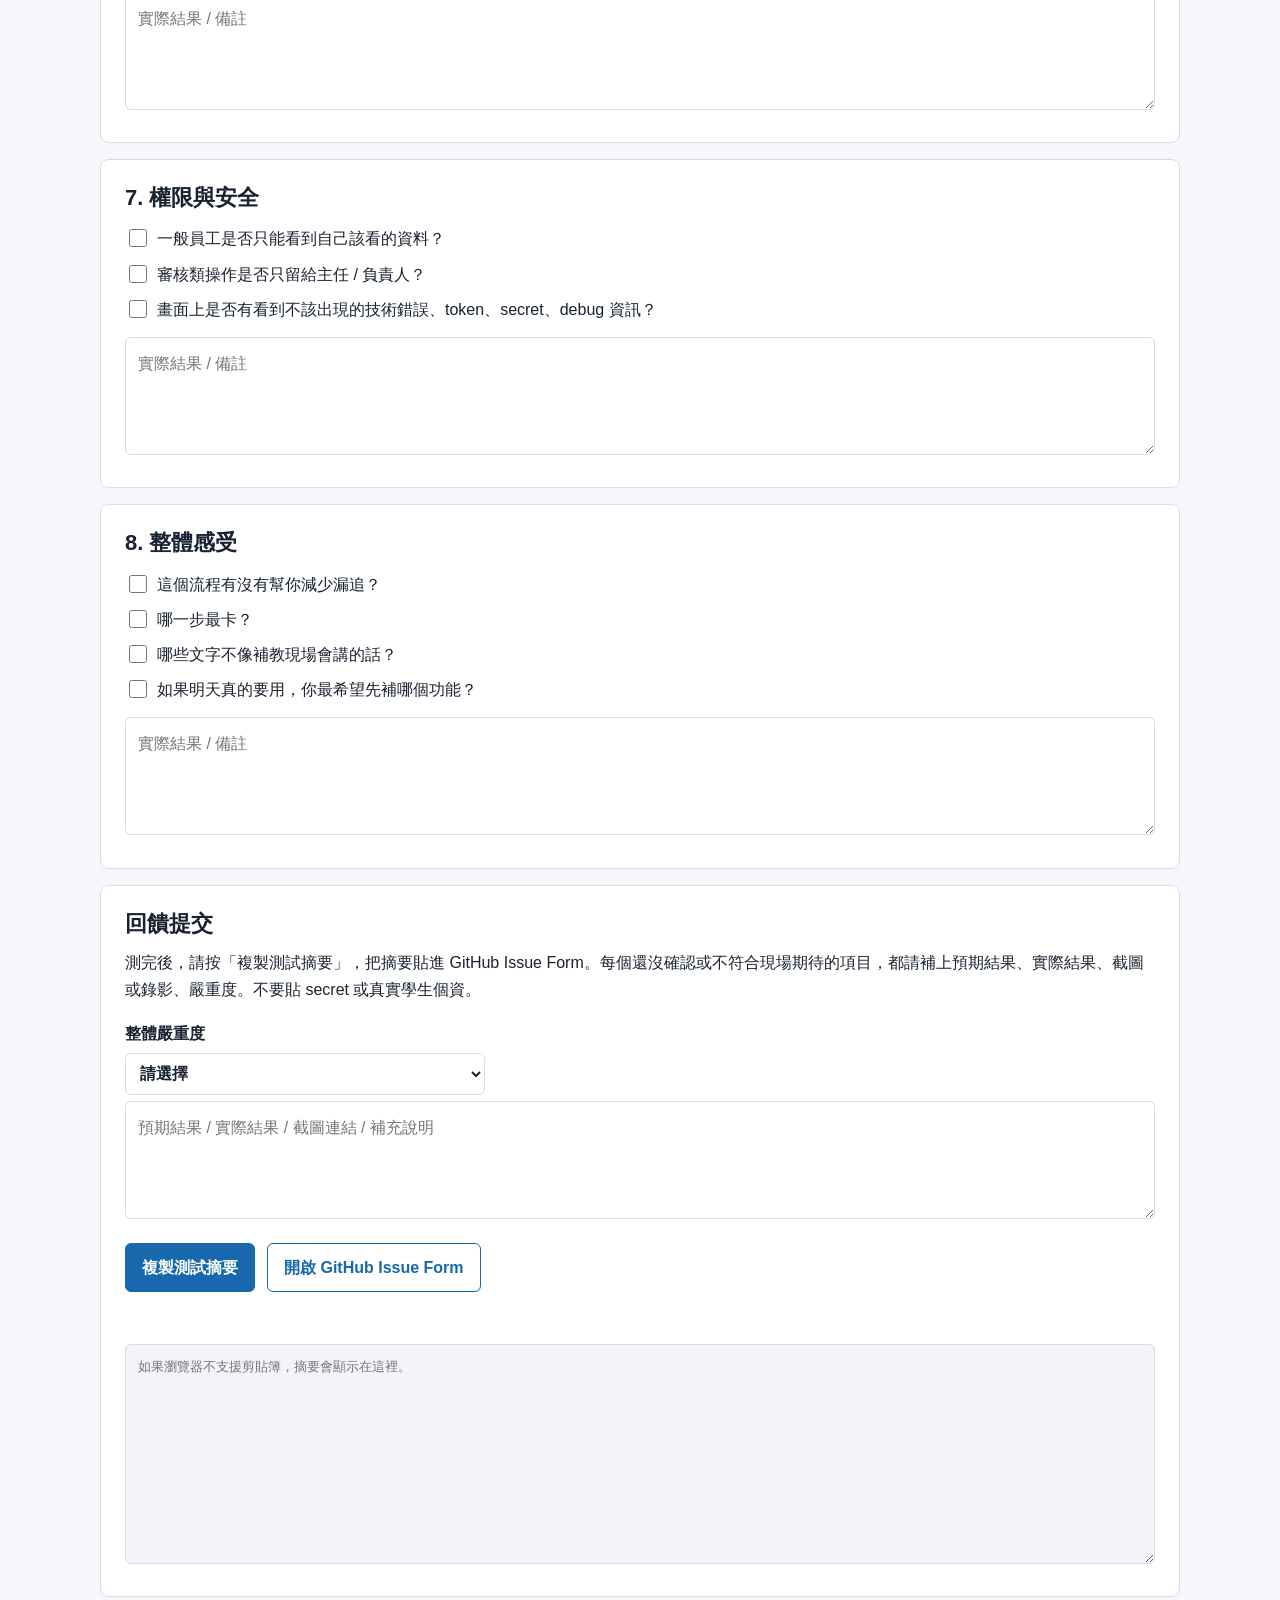
==== commit 865e9730: "Rewrite preview checklist in business language" ====
--- a/index.html
+++ b/index.html
@@ -3,16 +3,16 @@
 <head>
   <meta charset="utf-8">
   <meta name="viewport" content="width=device-width, initial-scale=1">
-  <title>Classgo AI Platform P0 Preview 人工驗測清單</title>
-  <meta name="description" content="Classgo AI Platform P0 Preview 人工驗測清單、測試資料安全規則與 GitHub Issue Form 回饋提交入口。">
+  <title>Classgo AI Platform P0 Preview 招生工作情境測試清單</title>
+  <meta name="description" content="Classgo AI Platform P0 Preview 招生工作情境測試清單、測試資料安全規則與 GitHub Issue Form 回饋提交入口。">
   <link rel="stylesheet" href="./styles.css">
 </head>
 <body>
   <main class="shell">
     <section class="hero" aria-labelledby="page-title">
-      <div class="eyebrow">P0 Preview Manual QA</div>
-      <h1 id="page-title">Classgo AI Platform P0 Preview 人工驗測清單</h1>
-      <p class="lead">這是 preview，不是 production。請照清單驗證 P0 招生漏追 AI 大腦回饋閉環；發現問題後，把失敗項目、預期結果、實際結果、截圖與嚴重度貼到 GitHub Issue Form。</p>
+      <div class="eyebrow">P0 Preview</div>
+      <h1 id="page-title">招生工作情境測試清單</h1>
+      <p class="lead">這是 P0 Preview，不是正式上線。請用招生現場的角度測：能不能看懂待追蹤名單、找到該處理的家長詢問、產生可檢查的 AI 建議回覆草稿，並在有問題時知道怎麼回報。</p>
       <div class="actions" aria-label="主要操作">
         <a class="button primary" href="https://kyc-pc.tail2b14a1.ts.net:10000" rel="noopener noreferrer">開啟 Preview</a>
         <button class="button secondary" type="button" data-copy-summary>複製測試摘要</button>
@@ -25,14 +25,14 @@
 
     <section class="band warning" aria-labelledby="safety-title">
       <h2 id="safety-title">測試資料安全規則</h2>
-      <p>不要在 preview、GitHub issue、截圖或錄影中輸入或貼上真實學生個資、密碼、token、cookie、database URL、service env、raw secret、production credential 或付款資料。</p>
+      <p>不要在 preview、GitHub issue、截圖或錄影中輸入或貼上真實學生個資、密碼、token、cookie、資料庫連線資訊、服務設定、密鑰、正式環境憑證或付款資料。</p>
     </section>
 
     <section class="panel" aria-labelledby="tester-title">
       <h2 id="tester-title">基本資料</h2>
       <div class="fields">
         <label>驗測者<input type="text" data-field="tester" autocomplete="name"></label>
-        <label>角色 / 權限<input type="text" data-field="role" placeholder="Owner / Manager / Staff / Seed customer"></label>
+        <label>角色 / 權限<input type="text" data-field="role" placeholder="主任 / 負責人 / 招生老師 / 種子測試者"></label>
         <label>瀏覽器 / 裝置<input type="text" data-field="device" placeholder="Chrome / Safari / mobile / desktop"></label>
         <label>測試日期<input type="date" data-field="date"></label>
       </div>
@@ -41,116 +41,106 @@
     <section class="qa-section" data-section="測試前確認">
       <h2>1. 測試前確認</h2>
       <ul class="checklist">
-        <li><label><input type="checkbox" data-item="知道這是 P0 preview，不是 production">知道這是 P0 preview，不是 production。</label></li>
-        <li><label><input type="checkbox" data-item="不輸入真實學生個資、密碼、token、付款資料">不輸入真實學生個資、密碼、token、付款資料。</label></li>
-        <li><label><input type="checkbox" data-item="已登入 GitHub，能送出 feedback issue">已登入 GitHub，能送出 feedback issue。</label></li>
-        <li><label><input type="checkbox" data-item="知道目前 AI draft 是 deterministic stub，只驗證流程，不驗證真 LLM 品質">知道目前 AI draft 是 deterministic stub，只驗證 feedback-loop mechanics，不驗證真 LLM provider quality。</label></li>
+        <li><label><input type="checkbox" data-item="我知道這是 P0 Preview，不是正式上線">我知道這是 P0 Preview，不是正式上線。</label></li>
+        <li><label><input type="checkbox" data-item="我不會輸入真實學生個資、密碼、token、付款資料">我不會輸入真實學生個資、密碼、token、付款資料。</label></li>
+        <li><label><input type="checkbox" data-item="我知道這次主要測招生追蹤流程，不是測正式 AI 回答品質">我知道這次主要測招生追蹤流程，不是測正式 AI 回答品質。</label></li>
+        <li><label><input type="checkbox" data-item="我知道目前 AI 建議回覆草稿是 deterministic stub，不代表正式 LLM 回答品質">我知道目前 AI 建議回覆草稿是 deterministic stub，主要用來測流程，不代表正式 LLM 回答品質。</label></li>
+        <li><label><input type="checkbox" data-item="我知道遇到問題要用 GitHub Issue Form 回報">我知道遇到問題要用 GitHub Issue Form 回報。</label></li>
       </ul>
       <textarea data-note="測試前確認" placeholder="實際結果 / 備註"></textarea>
     </section>
 
-    <section class="qa-section" data-section="Workbench 測試">
-      <h2>2. Workbench 測試</h2>
-      <ul class="checklist">
-        <li><label><input type="checkbox" data-item="開啟 Enrollment Follow-up">開啟 Enrollment Follow-up。</label></li>
-        <li><label><input type="checkbox" data-item="能看到 lead list">能看到 lead list。</label></li>
-        <li><label><input type="checkbox" data-item="能看到 due state">能看到 due state。</label></li>
-        <li><label><input type="checkbox" data-item="能看到 permission state">能看到 permission state。</label></li>
-      </ul>
-      <textarea data-note="Workbench 測試" placeholder="實際結果 / 備註"></textarea>
-    </section>
-
-    <section class="qa-section" data-section="Lead detail 測試">
-      <h2>3. Lead detail 測試</h2>
-      <ul class="checklist">
-        <li><label><input type="checkbox" data-item="能進入 lead detail">能進入 lead detail。</label></li>
-        <li><label><input type="checkbox" data-item="能看到 lead context">能看到 lead context。</label></li>
-        <li><label><input type="checkbox" data-item="能看到相關 panel">能看到相關 panel。</label></li>
-      </ul>
-      <textarea data-note="Lead detail 測試" placeholder="實際結果 / 備註"></textarea>
-    </section>
-
-    <section class="qa-section" data-section="AI draft 測試">
-      <h2>4. AI draft 測試</h2>
-      <ul class="checklist">
-        <li><label><input type="checkbox" data-item="手動產生 draft">手動產生 draft。</label></li>
-        <li><label><input type="checkbox" data-item="確認不會 auto-send">確認不會 auto-send。</label></li>
-        <li><label><input type="checkbox" data-item="確認 no reliable source fallback 不硬編資訊">確認 no reliable source fallback 不硬編資訊。</label></li>
-      </ul>
-      <textarea data-note="AI draft 測試" placeholder="實際結果 / 備註"></textarea>
-    </section>
-
-    <section class="qa-section" data-section="Feedback 測試">
-      <h2>5. Feedback 測試</h2>
-      <ul class="checklist">
-        <li><label><input type="checkbox" data-item="對 draft 提交 feedback">對 draft 提交 feedback。</label></li>
-        <li><label><input type="checkbox" data-item="能區分 knowledge missing">能區分 knowledge missing。</label></li>
-        <li><label><input type="checkbox" data-item="能區分 knowledge wrong">能區分 knowledge wrong。</label></li>
-        <li><label><input type="checkbox" data-item="能區分 tone wrong">能區分 tone wrong。</label></li>
-        <li><label><input type="checkbox" data-item="能區分 process judgment wrong">能區分 process judgment wrong。</label></li>
-        <li><label><input type="checkbox" data-item="能區分 should escalate">能區分 should escalate。</label></li>
-      </ul>
-      <textarea data-note="Feedback 測試" placeholder="實際結果 / 備註"></textarea>
-    </section>
-
-    <section class="qa-section" data-section="Review Tray 測試">
-      <h2>6. Review Tray 測試</h2>
-      <ul class="checklist">
-        <li><label><input type="checkbox" data-item="Owner 能進 review tray">Owner 能進 review tray。</label></li>
-        <li><label><input type="checkbox" data-item="Manager 能進 review tray">Manager 能進 review tray。</label></li>
-        <li><label><input type="checkbox" data-item="能看 source refs">能看 source refs。</label></li>
-        <li><label><input type="checkbox" data-item="能看 lead refs">能看 lead refs。</label></li>
-        <li><label><input type="checkbox" data-item="能看 draft refs">能看 draft refs。</label></li>
-        <li><label><input type="checkbox" data-item="能看 agent run refs">能看 agent run refs。</label></li>
-        <li><label><input type="checkbox" data-item="能標記 needs more context">能標記 needs more context。</label></li>
-        <li><label><input type="checkbox" data-item="能標記 resolve">能標記 resolve。</label></li>
-        <li><label><input type="checkbox" data-item="能標記 dismiss">能標記 dismiss。</label></li>
-        <li><label><input type="checkbox" data-item="resolve 必須填 reason">resolve 必須填 reason。</label></li>
-        <li><label><input type="checkbox" data-item="dismiss 必須填 reason">dismiss 必須填 reason。</label></li>
-      </ul>
-      <textarea data-note="Review Tray 測試" placeholder="實際結果 / 備註"></textarea>
-    </section>
-
-    <section class="qa-section" data-section="Audit Trace 測試">
-      <h2>7. Audit Trace 測試</h2>
-      <ul class="checklist">
-        <li><label><input type="checkbox" data-item="能看 lead inquiry -> draft/run -> feedback -> review decision -> applied refs -> next draft/run">能看 lead inquiry -&gt; draft/run -&gt; feedback -&gt; review decision -&gt; applied refs -&gt; next draft/run。</label></li>
-      </ul>
-      <textarea data-note="Audit Trace 測試" placeholder="實際結果 / 備註"></textarea>
-    </section>
-
-    <section class="qa-section" data-section="權限與安全測試">
-      <h2>8. 權限與安全測試</h2>
-      <ul class="checklist">
-        <li><label><input type="checkbox" data-item="未登入或無 session 應被擋">未登入或無 session 應被擋。</label></li>
-        <li><label><input type="checkbox" data-item="Staff 不應能操作 review tray">Staff 不應能操作 review tray。</label></li>
-        <li><label><input type="checkbox" data-item="不應看到 token">不應看到 token。</label></li>
-        <li><label><input type="checkbox" data-item="不應看到 stack trace">不應看到 stack trace。</label></li>
-        <li><label><input type="checkbox" data-item="不應看到 raw secret">不應看到 raw secret。</label></li>
-        <li><label><input type="checkbox" data-item="不應看到 production credential">不應看到 production credential。</label></li>
-      </ul>
-      <textarea data-note="權限與安全測試" placeholder="實際結果 / 備註"></textarea>
+    <section class="qa-section" data-section="招生漏追工作台">
+      <h2>2. 招生漏追工作台</h2>
+      <ul class="checklist">
+        <li><label><input type="checkbox" data-item="我能不能快速看出哪些家長詢問需要追">我能不能快速看出哪些家長詢問需要追？</label></li>
+        <li><label><input type="checkbox" data-item="我能不能看出哪些今天該追、哪些已經逾期">我能不能看出哪些今天該追、哪些已經逾期？</label></li>
+        <li><label><input type="checkbox" data-item="我能不能看懂目前自己能看到哪些資料">我能不能看懂目前自己能看到哪些資料？</label></li>
+        <li><label><input type="checkbox" data-item="點選不同家長詢問時，右側內容是否會跟著更新">點選不同家長詢問時，右側內容是否會跟著更新？</label></li>
+        <li><label><input type="checkbox" data-item="這個畫面像不像我日常招生追蹤會用的工作台">這個畫面像不像我日常招生追蹤會用的工作台？</label></li>
+      </ul>
+      <textarea data-note="招生漏追工作台" placeholder="實際結果 / 備註"></textarea>
+    </section>
+
+    <section class="qa-section" data-section="家長詢問詳情">
+      <h2>3. 家長詢問詳情</h2>
+      <ul class="checklist">
+        <li><label><input type="checkbox" data-item="我能不能看懂這位家長或學生目前的狀態">我能不能看懂這位家長 / 學生目前的狀態？</label></li>
+        <li><label><input type="checkbox" data-item="我能不能看懂下次該什麼時候追">我能不能看懂下次該什麼時候追？</label></li>
+        <li><label><input type="checkbox" data-item="我能不能找到相關課程、來源、負責人、摘要">我能不能找到相關課程、來源、負責人、摘要？</label></li>
+        <li><label><input type="checkbox" data-item="如果資訊不足，我知不知道缺什麼">如果資訊不足，我知不知道缺什麼？</label></li>
+      </ul>
+      <textarea data-note="家長詢問詳情" placeholder="實際結果 / 備註"></textarea>
+    </section>
+
+    <section class="qa-section" data-section="AI 建議回覆草稿">
+      <h2>4. AI 建議回覆草稿</h2>
+      <ul class="checklist">
+        <li><label><input type="checkbox" data-item="我能不能產生 AI 建議回覆">我能不能產生 AI 建議回覆？</label></li>
+        <li><label><input type="checkbox" data-item="草稿是否像可以給家長看的初稿">草稿是否像可以給家長看的初稿？</label></li>
+        <li><label><input type="checkbox" data-item="AI 有沒有清楚標出信心、參考資料、警告">AI 有沒有清楚標出信心、參考資料、警告？</label></li>
+        <li><label><input type="checkbox" data-item="AI 沒有可靠資料時，是否有保守提醒，而不是亂編">AI 沒有可靠資料時，是否有保守提醒，而不是亂編？</label></li>
+        <li><label><input type="checkbox" data-item="系統有沒有避免自動送出">系統有沒有避免自動送出？</label></li>
+      </ul>
+      <textarea data-note="AI 建議回覆草稿" placeholder="實際結果 / 備註"></textarea>
+    </section>
+
+    <section class="qa-section" data-section="AI 回饋與審核">
+      <h2>5. AI 回饋與審核</h2>
+      <ul class="checklist">
+        <li><label><input type="checkbox" data-item="如果 AI 草稿少了學校規則或話術，我能不能標記">如果 AI 草稿少了學校規則或話術，我能不能標記？</label></li>
+        <li><label><input type="checkbox" data-item="如果語氣不對，我能不能回報">如果語氣不對，我能不能回報？</label></li>
+        <li><label><input type="checkbox" data-item="如果這件事應該交給主任處理，我能不能標記">如果這件事應該交給主任處理，我能不能標記？</label></li>
+        <li><label><input type="checkbox" data-item="主任或負責人能不能在審核區看懂每張回饋卡片">主任 / 負責人能不能在審核區看懂每張回饋卡片？</label></li>
+        <li><label><input type="checkbox" data-item="審核時能不能清楚決定需要補資料、確認或略過">審核時能不能清楚決定：需要補資料、確認、或略過？</label></li>
+      </ul>
+      <textarea data-note="AI 回饋與審核" placeholder="實際結果 / 備註"></textarea>
+    </section>
+
+    <section class="qa-section" data-section="AI 回答追蹤">
+      <h2>6. AI 回答追蹤</h2>
+      <ul class="checklist">
+        <li><label><input type="checkbox" data-item="我能不能看懂 AI 這次參考了哪些資料">我能不能看懂 AI 這次參考了哪些資料？</label></li>
+        <li><label><input type="checkbox" data-item="我能不能看懂哪個人工回饋後來被採用">我能不能看懂哪個人工回饋後來被採用？</label></li>
+        <li><label><input type="checkbox" data-item="我能不能看懂下一次 AI 回答為什麼變得不一樣">我能不能看懂下一次 AI 回答為什麼變得不一樣？</label></li>
+        <li><label><input type="checkbox" data-item="這個追蹤紀錄是否讓我比較放心">這個追蹤紀錄是否讓我比較放心？</label></li>
+      </ul>
+      <textarea data-note="AI 回答追蹤" placeholder="實際結果 / 備註"></textarea>
+    </section>
+
+    <section class="qa-section" data-section="權限與安全">
+      <h2>7. 權限與安全</h2>
+      <ul class="checklist">
+        <li><label><input type="checkbox" data-item="一般員工是否只能看到自己該看的資料">一般員工是否只能看到自己該看的資料？</label></li>
+        <li><label><input type="checkbox" data-item="審核類操作是否只留給主任或負責人">審核類操作是否只留給主任 / 負責人？</label></li>
+        <li><label><input type="checkbox" data-item="畫面上是否有看到不該出現的技術錯誤、token、secret、debug 資訊">畫面上是否有看到不該出現的技術錯誤、token、secret、debug 資訊？</label></li>
+      </ul>
+      <textarea data-note="權限與安全" placeholder="實際結果 / 備註"></textarea>
+    </section>
+
+    <section class="qa-section" data-section="整體感受">
+      <h2>8. 整體感受</h2>
+      <ul class="checklist">
+        <li><label><input type="checkbox" data-item="這個流程有沒有幫你減少漏追">這個流程有沒有幫你減少漏追？</label></li>
+        <li><label><input type="checkbox" data-item="哪一步最卡">哪一步最卡？</label></li>
+        <li><label><input type="checkbox" data-item="哪些文字不像補教現場會講的話">哪些文字不像補教現場會講的話？</label></li>
+        <li><label><input type="checkbox" data-item="如果明天真的要用，你最希望先補哪個功能">如果明天真的要用，你最希望先補哪個功能？</label></li>
+      </ul>
+      <textarea data-note="整體感受" placeholder="實際結果 / 備註"></textarea>
     </section>
 
     <section class="qa-section" data-section="回饋提交">
-      <h2>9. 回饋提交</h2>
-      <p>測完後，請按「複製測試摘要」，把摘要貼進 GitHub Issue Form。每個 failed checklist item 都要補預期結果、實際結果、截圖或錄影、嚴重度。不要貼 secret 或真實學生個資。</p>
-      <ul class="checklist">
-        <li><label><input type="checkbox" data-item="已整理 failed checklist item">已整理 failed checklist item。</label></li>
-        <li><label><input type="checkbox" data-item="已填預期結果">已填預期結果。</label></li>
-        <li><label><input type="checkbox" data-item="已填實際結果">已填實際結果。</label></li>
-        <li><label><input type="checkbox" data-item="已附截圖或補充說明">已附截圖或補充說明。</label></li>
-        <li><label><input type="checkbox" data-item="已標嚴重度">已標嚴重度。</label></li>
-      </ul>
+      <h2>回饋提交</h2>
+      <p>測完後，請按「複製測試摘要」，把摘要貼進 GitHub Issue Form。每個還沒確認或不符合現場期待的項目，都請補上預期結果、實際結果、截圖或錄影、嚴重度。不要貼 secret 或真實學生個資。</p>
       <div class="fields single">
         <label>整體嚴重度
           <select data-field="severity">
             <option value="">請選擇</option>
-            <option>Blocker</option>
-            <option>High</option>
-            <option>Medium</option>
-            <option>Low</option>
-            <option>Question</option>
+            <option>無法繼續測</option>
+            <option>影響主要流程</option>
+            <option>可以測但很卡</option>
+            <option>小問題</option>
+            <option>問題或建議</option>
           </select>
         </label>
       </div>
@@ -237,10 +227,10 @@
       });
 
       return [
-        "Classgo P0 Preview 人工驗測摘要",
-        "- Preview URL: https://kyc-pc.tail2b14a1.ts.net:10000",
-        "- Public checklist: https://kuan0710.github.io/classgo-p0-preview-feedback/",
-        "- Public Issue Form: https://github.com/kuan0710/classgo-p0-preview-feedback/issues/new?template=p0-preview-feedback.yml",
+        "Classgo P0 Preview 招生工作情境測試摘要",
+        "- Preview 網址: https://kyc-pc.tail2b14a1.ts.net:10000",
+        "- 測試清單: https://kuan0710.github.io/classgo-p0-preview-feedback/",
+        "- GitHub Issue Form: https://github.com/kuan0710/classgo-p0-preview-feedback/issues/new?template=p0-preview-feedback.yml",
         "- 測試者: " + (fields.tester || ""),
         "- 角色 / 權限: " + (fields.role || ""),
         "- 瀏覽器 / 裝置: " + (fields.device || ""),
@@ -248,18 +238,18 @@
         "- 整體嚴重度: " + (fields.severity || ""),
         "- 勾選進度: " + checked.length + " / " + (checked.length + failed.length),
         "",
-        "未通過或未確認項目:",
+        "未確認或需要回報的項目:",
         failed.length ? failed.map((item) => "- [ ] " + item).join("\n") : "- 無",
         "",
         "備註:",
         notes.length ? notes.map((item) => "- " + item).join("\n") : "- 無",
         "",
         "請補充:",
-        "- Expected:",
-        "- Actual:",
-        "- Screenshot / notes:",
-        "",
-        "安全聲明: 本摘要由瀏覽器本機產生，未自動送出；請勿貼上 secret、token、真實學生個資、付款資料或 production credential。"
+        "- 預期結果:",
+        "- 實際結果:",
+        "- 截圖 / 補充說明:",
+        "",
+        "安全聲明: 本摘要由瀏覽器本機產生，未自動送出；請勿貼上 secret、token、真實學生個資、付款資料或正式環境憑證。"
       ].join("\n");
     }
 
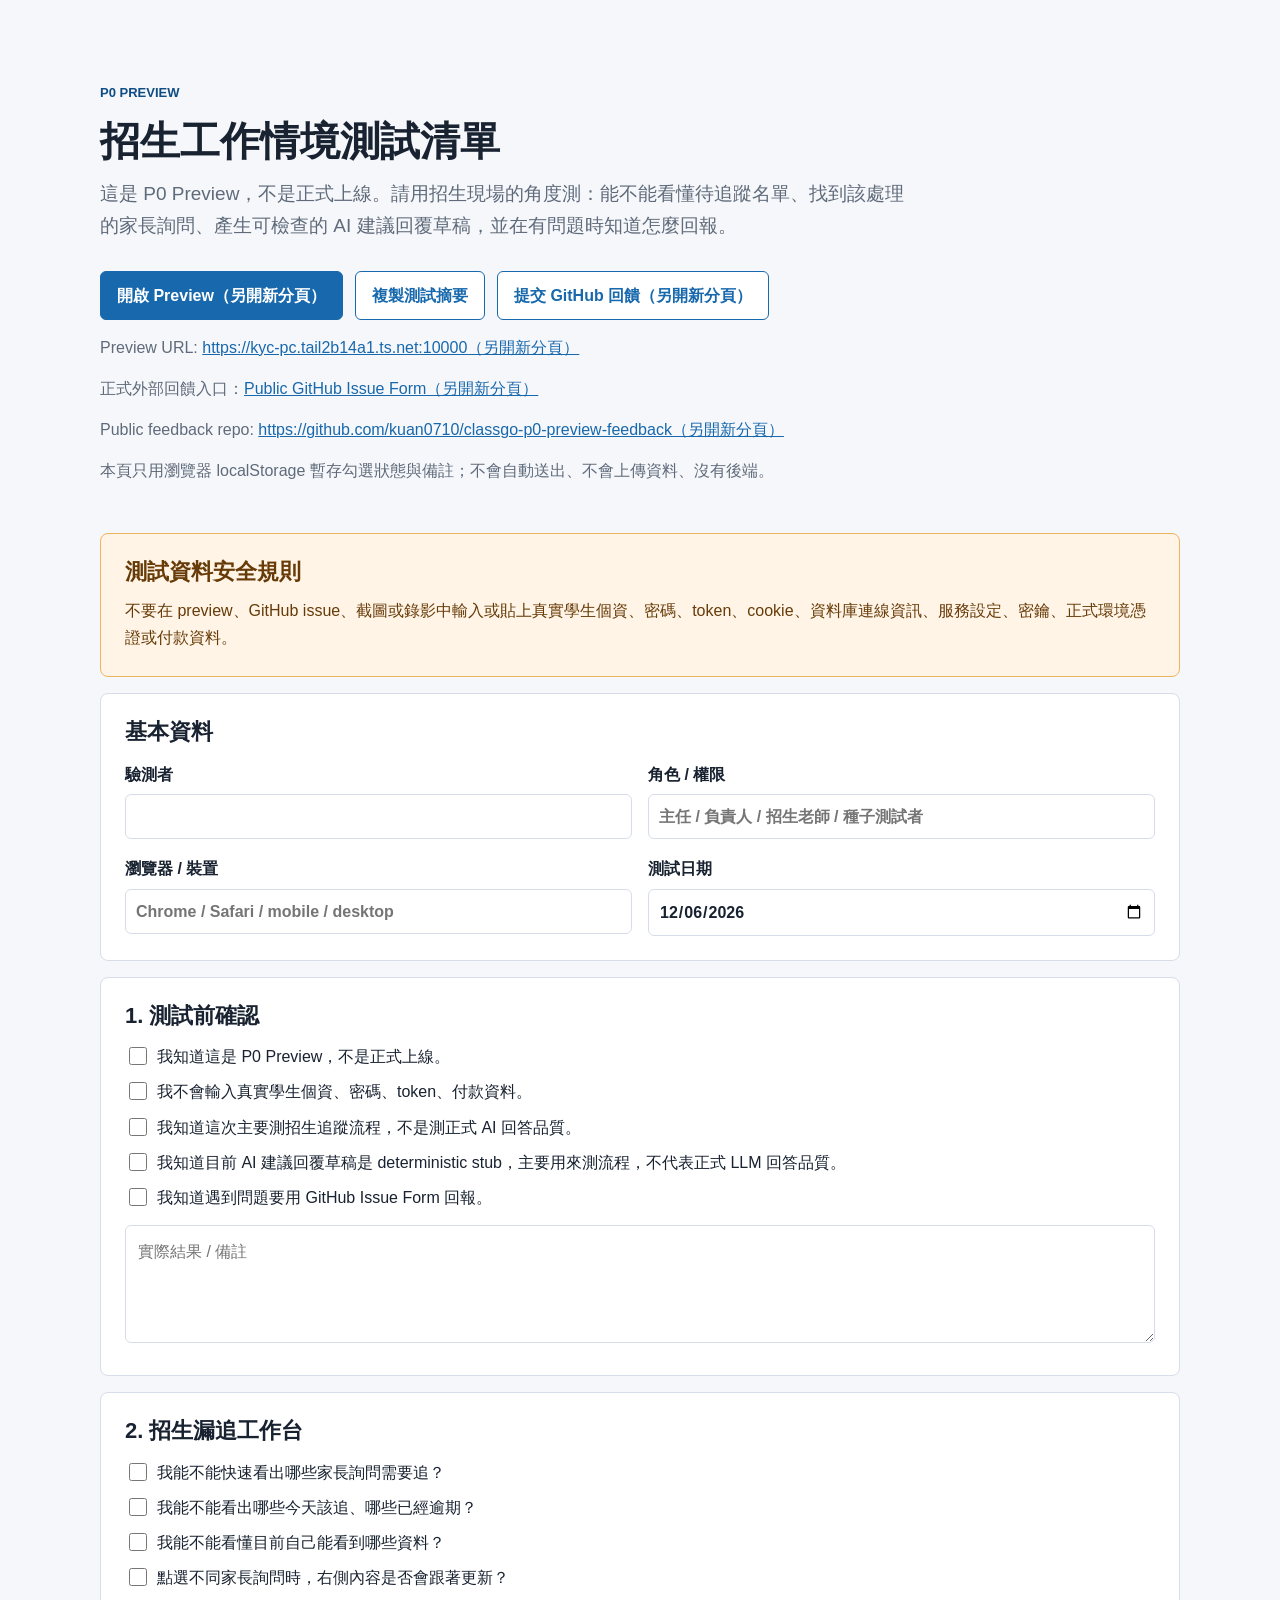
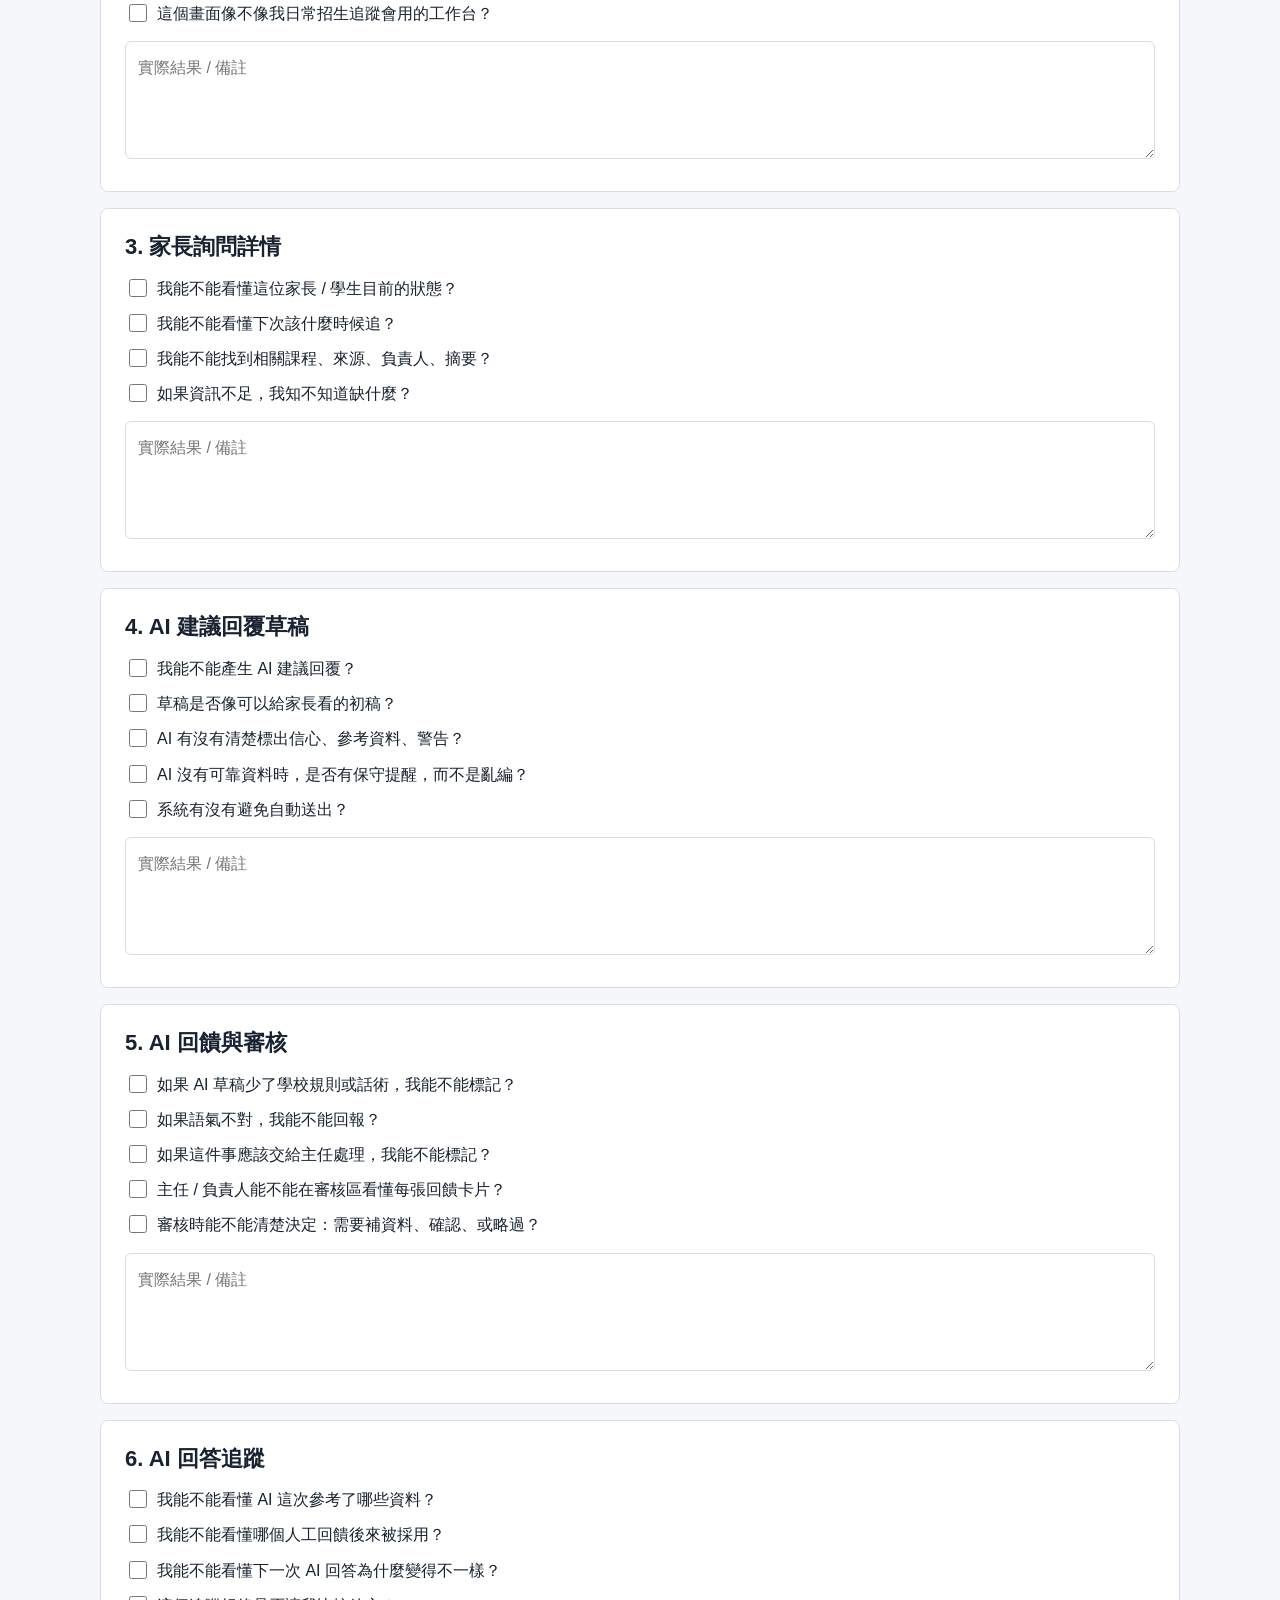
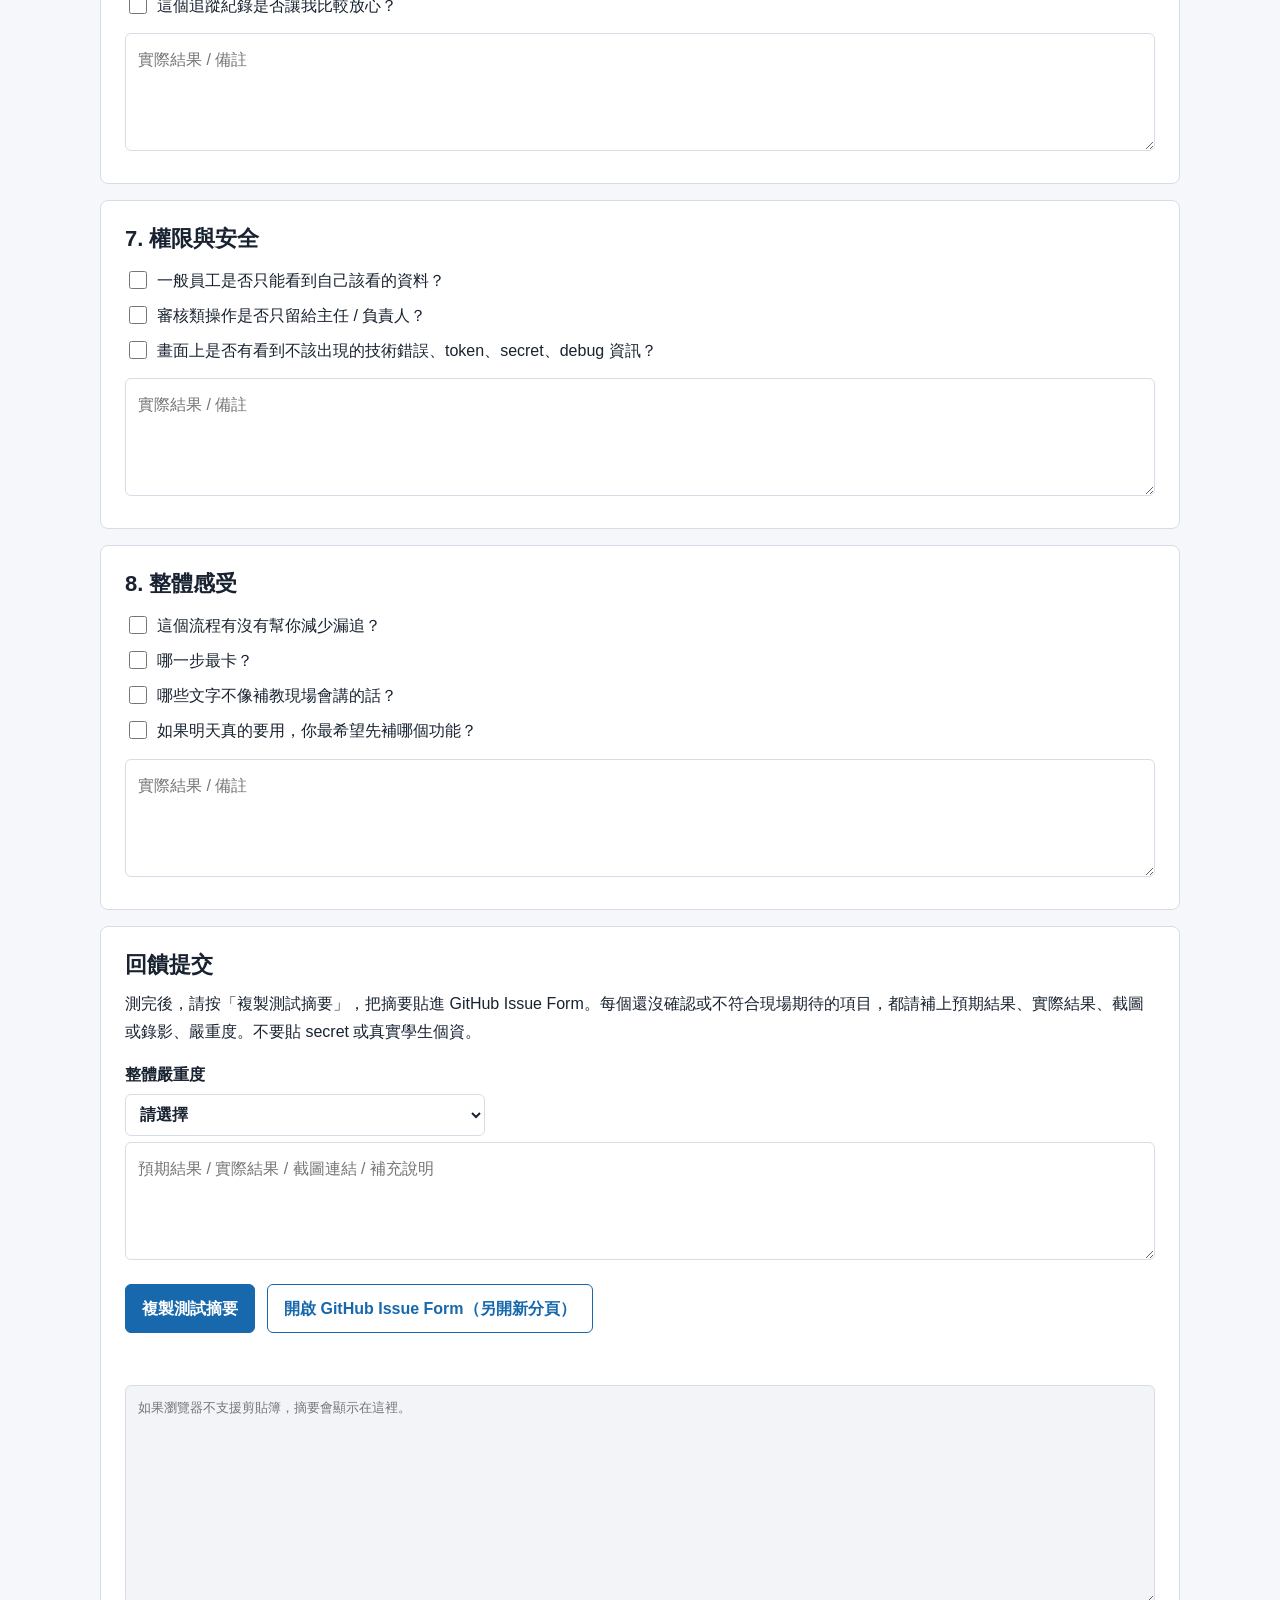
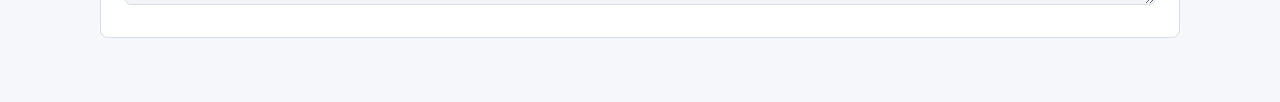
==== commit 2cb431c4: "Open public feedback links in new tabs" ====
--- a/index.html
+++ b/index.html
@@ -14,12 +14,13 @@
       <h1 id="page-title">招生工作情境測試清單</h1>
       <p class="lead">這是 P0 Preview，不是正式上線。請用招生現場的角度測：能不能看懂待追蹤名單、找到該處理的家長詢問、產生可檢查的 AI 建議回覆草稿，並在有問題時知道怎麼回報。</p>
       <div class="actions" aria-label="主要操作">
-        <a class="button primary" href="https://kyc-pc.tail2b14a1.ts.net:10000" rel="noopener noreferrer">開啟 Preview</a>
+        <a class="button primary" href="https://kyc-pc.tail2b14a1.ts.net:10000" target="_blank" rel="noopener noreferrer" aria-label="開啟 Preview，另開新分頁">開啟 Preview（另開新分頁）</a>
         <button class="button secondary" type="button" data-copy-summary>複製測試摘要</button>
-        <a class="button secondary" href="https://github.com/kuan0710/classgo-p0-preview-feedback/issues/new?template=p0-preview-feedback.yml" rel="noopener noreferrer">提交 GitHub 回饋</a>
-      </div>
-      <p class="url-line">Preview URL: <a href="https://kyc-pc.tail2b14a1.ts.net:10000" rel="noopener noreferrer">https://kyc-pc.tail2b14a1.ts.net:10000</a></p>
-      <p class="url-line">正式外部回饋入口：<a href="https://github.com/kuan0710/classgo-p0-preview-feedback/issues/new?template=p0-preview-feedback.yml" rel="noopener noreferrer">Public GitHub Issue Form</a></p>
+        <a class="button secondary" href="https://github.com/kuan0710/classgo-p0-preview-feedback/issues/new?template=p0-preview-feedback.yml" target="_blank" rel="noopener noreferrer" aria-label="提交 GitHub 回饋，另開新分頁">提交 GitHub 回饋（另開新分頁）</a>
+      </div>
+      <p class="url-line">Preview URL: <a href="https://kyc-pc.tail2b14a1.ts.net:10000" target="_blank" rel="noopener noreferrer" aria-label="開啟 Preview URL，另開新分頁">https://kyc-pc.tail2b14a1.ts.net:10000（另開新分頁）</a></p>
+      <p class="url-line">正式外部回饋入口：<a href="https://github.com/kuan0710/classgo-p0-preview-feedback/issues/new?template=p0-preview-feedback.yml" target="_blank" rel="noopener noreferrer" aria-label="開啟 Public GitHub Issue Form，另開新分頁">Public GitHub Issue Form（另開新分頁）</a></p>
+      <p class="url-line">Public feedback repo: <a href="https://github.com/kuan0710/classgo-p0-preview-feedback" target="_blank" rel="noopener noreferrer" aria-label="開啟 Public feedback repo，另開新分頁">https://github.com/kuan0710/classgo-p0-preview-feedback（另開新分頁）</a></p>
       <p class="url-line">本頁只用瀏覽器 localStorage 暫存勾選狀態與備註；不會自動送出、不會上傳資料、沒有後端。</p>
     </section>
 
@@ -147,7 +148,7 @@
       <textarea data-note="回饋提交" placeholder="預期結果 / 實際結果 / 截圖連結 / 補充說明"></textarea>
       <div class="actions compact">
         <button class="button primary" type="button" data-copy-summary>複製測試摘要</button>
-        <a class="button secondary" href="https://github.com/kuan0710/classgo-p0-preview-feedback/issues/new?template=p0-preview-feedback.yml" rel="noopener noreferrer">開啟 GitHub Issue Form</a>
+        <a class="button secondary" href="https://github.com/kuan0710/classgo-p0-preview-feedback/issues/new?template=p0-preview-feedback.yml" target="_blank" rel="noopener noreferrer" aria-label="開啟 GitHub Issue Form，另開新分頁">開啟 GitHub Issue Form（另開新分頁）</a>
       </div>
       <p class="copy-status" data-copy-status role="status" aria-live="polite"></p>
       <textarea class="summary-output" data-summary-output readonly placeholder="如果瀏覽器不支援剪貼簿，摘要會顯示在這裡。"></textarea>
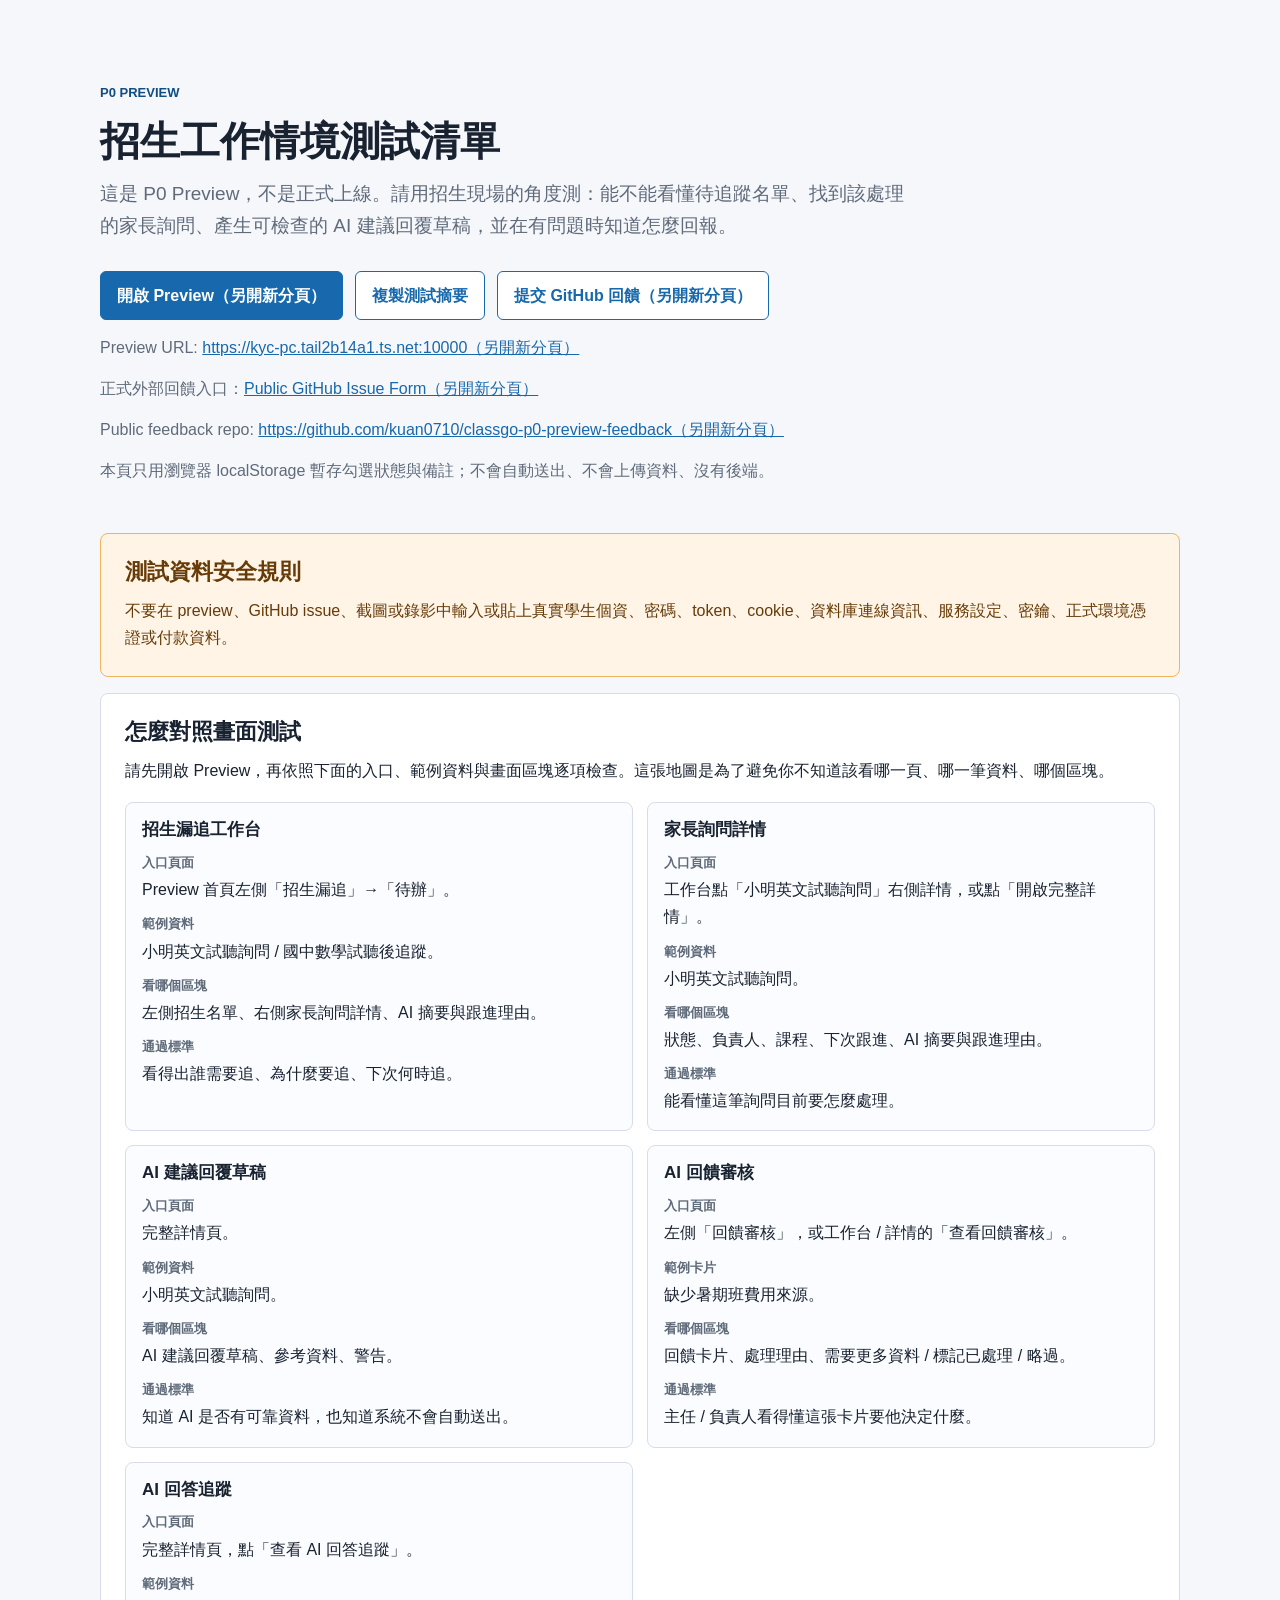
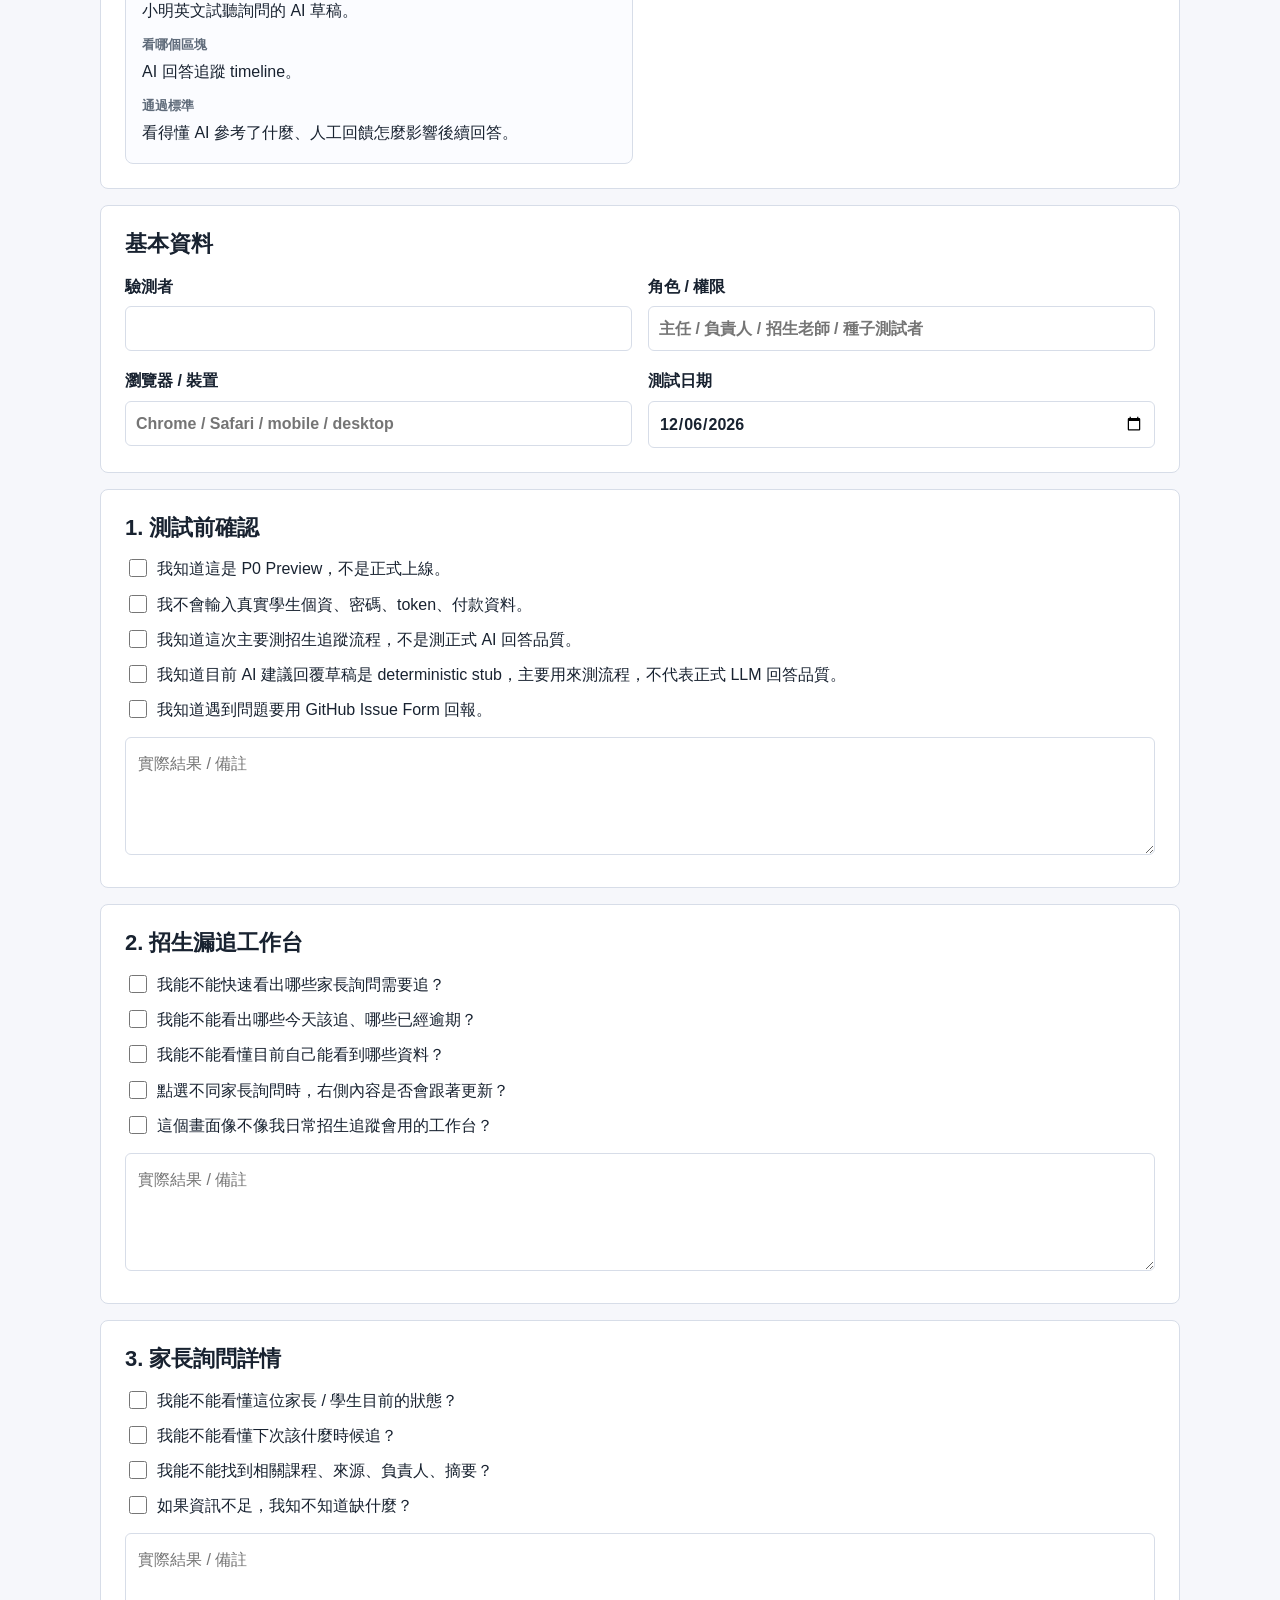
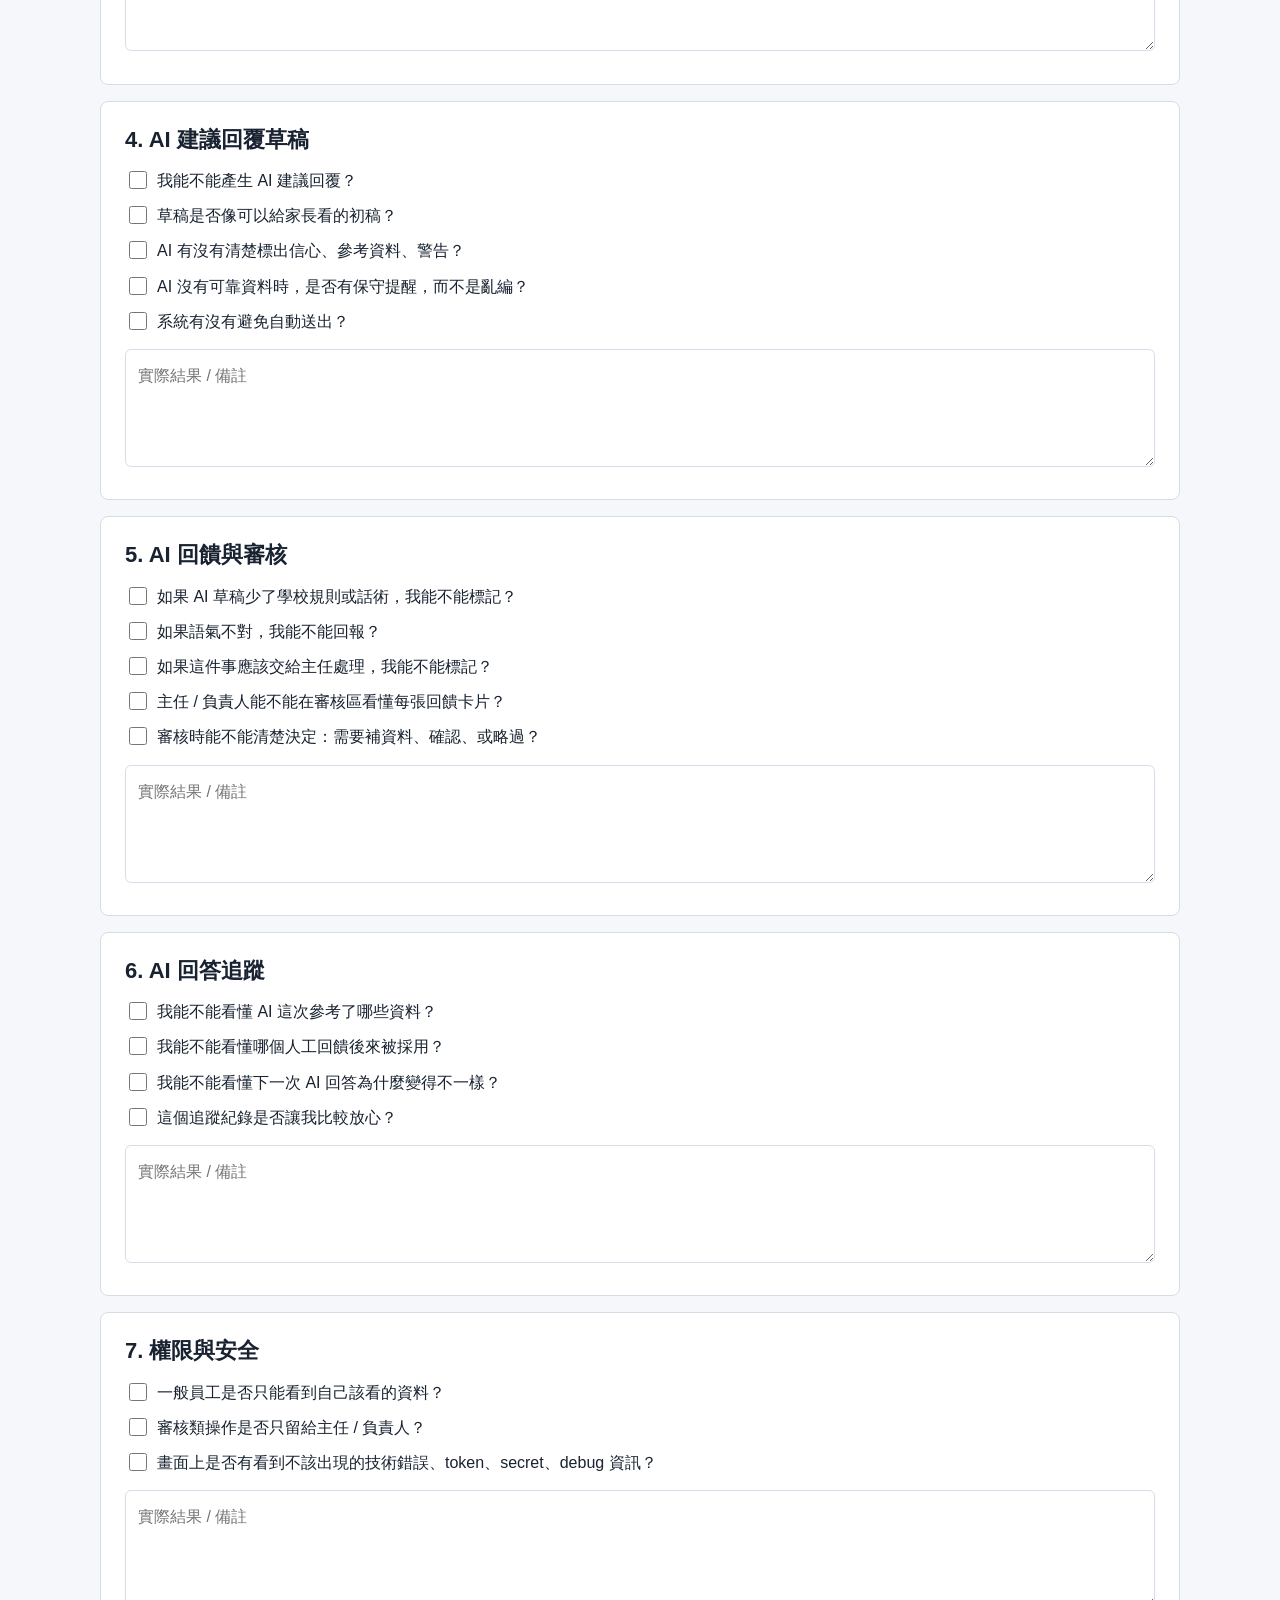
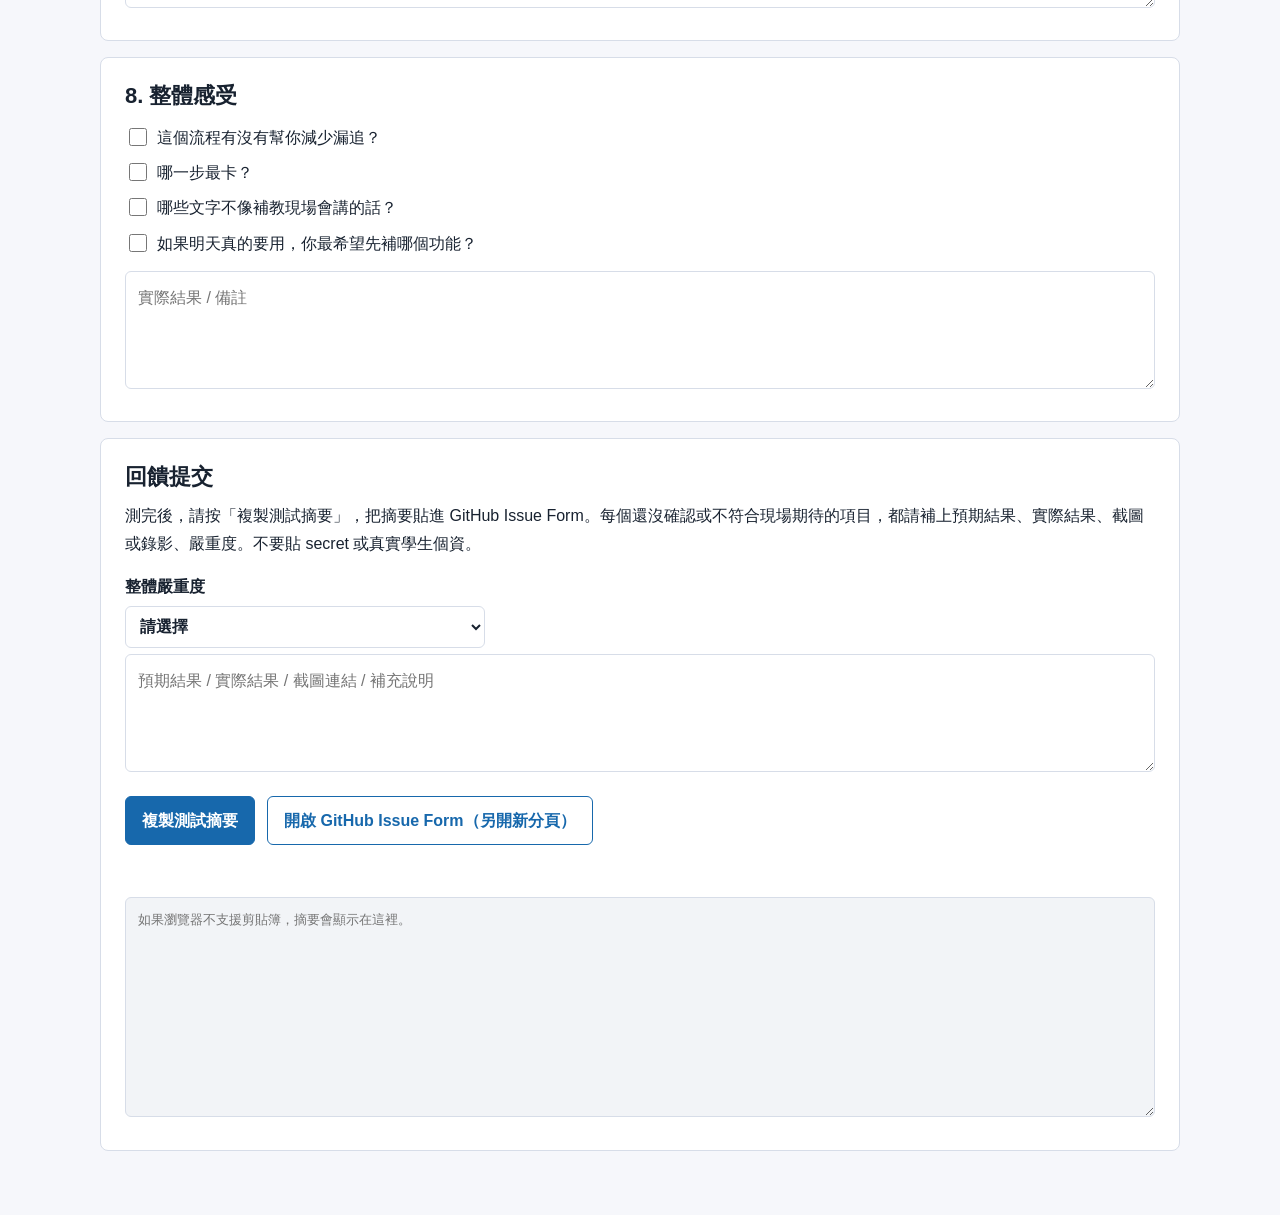
==== commit 99de0df9: "docs: add preview UI test map" ====
--- a/index.html
+++ b/index.html
@@ -27,6 +27,58 @@
     <section class="band warning" aria-labelledby="safety-title">
       <h2 id="safety-title">測試資料安全規則</h2>
       <p>不要在 preview、GitHub issue、截圖或錄影中輸入或貼上真實學生個資、密碼、token、cookie、資料庫連線資訊、服務設定、密鑰、正式環境憑證或付款資料。</p>
+    </section>
+
+    <section class="panel" aria-labelledby="map-title">
+      <h2 id="map-title">怎麼對照畫面測試</h2>
+      <p>請先開啟 Preview，再依照下面的入口、範例資料與畫面區塊逐項檢查。這張地圖是為了避免你不知道該看哪一頁、哪一筆資料、哪個區塊。</p>
+      <div class="test-map">
+        <article>
+          <h3>招生漏追工作台</h3>
+          <dl>
+            <div><dt>入口頁面</dt><dd>Preview 首頁左側「招生漏追」→「待辦」。</dd></div>
+            <div><dt>範例資料</dt><dd>小明英文試聽詢問 / 國中數學試聽後追蹤。</dd></div>
+            <div><dt>看哪個區塊</dt><dd>左側招生名單、右側家長詢問詳情、AI 摘要與跟進理由。</dd></div>
+            <div><dt>通過標準</dt><dd>看得出誰需要追、為什麼要追、下次何時追。</dd></div>
+          </dl>
+        </article>
+        <article>
+          <h3>家長詢問詳情</h3>
+          <dl>
+            <div><dt>入口頁面</dt><dd>工作台點「小明英文試聽詢問」右側詳情，或點「開啟完整詳情」。</dd></div>
+            <div><dt>範例資料</dt><dd>小明英文試聽詢問。</dd></div>
+            <div><dt>看哪個區塊</dt><dd>狀態、負責人、課程、下次跟進、AI 摘要與跟進理由。</dd></div>
+            <div><dt>通過標準</dt><dd>能看懂這筆詢問目前要怎麼處理。</dd></div>
+          </dl>
+        </article>
+        <article>
+          <h3>AI 建議回覆草稿</h3>
+          <dl>
+            <div><dt>入口頁面</dt><dd>完整詳情頁。</dd></div>
+            <div><dt>範例資料</dt><dd>小明英文試聽詢問。</dd></div>
+            <div><dt>看哪個區塊</dt><dd>AI 建議回覆草稿、參考資料、警告。</dd></div>
+            <div><dt>通過標準</dt><dd>知道 AI 是否有可靠資料，也知道系統不會自動送出。</dd></div>
+          </dl>
+        </article>
+        <article>
+          <h3>AI 回饋審核</h3>
+          <dl>
+            <div><dt>入口頁面</dt><dd>左側「回饋審核」，或工作台 / 詳情的「查看回饋審核」。</dd></div>
+            <div><dt>範例卡片</dt><dd>缺少暑期班費用來源。</dd></div>
+            <div><dt>看哪個區塊</dt><dd>回饋卡片、處理理由、需要更多資料 / 標記已處理 / 略過。</dd></div>
+            <div><dt>通過標準</dt><dd>主任 / 負責人看得懂這張卡片要他決定什麼。</dd></div>
+          </dl>
+        </article>
+        <article>
+          <h3>AI 回答追蹤</h3>
+          <dl>
+            <div><dt>入口頁面</dt><dd>完整詳情頁，點「查看 AI 回答追蹤」。</dd></div>
+            <div><dt>範例資料</dt><dd>小明英文試聽詢問的 AI 草稿。</dd></div>
+            <div><dt>看哪個區塊</dt><dd>AI 回答追蹤 timeline。</dd></div>
+            <div><dt>通過標準</dt><dd>看得懂 AI 參考了什麼、人工回饋怎麼影響後續回答。</dd></div>
+          </dl>
+        </article>
+      </div>
     </section>
 
     <section class="panel" aria-labelledby="tester-title">
--- a/styles.css
+++ b/styles.css
@@ -222,6 +222,45 @@
   font-weight: 700;
 }
 
+.test-map {
+  display: grid;
+  grid-template-columns: repeat(2, minmax(0, 1fr));
+  gap: 14px;
+  margin-top: 18px;
+}
+
+.test-map article {
+  min-width: 0;
+  padding: 16px;
+  border: 1px solid var(--line);
+  border-radius: 8px;
+  background: #fbfcff;
+}
+
+.test-map h3 {
+  margin: 0 0 10px;
+  color: var(--ink);
+  font-size: 17px;
+  line-height: 1.35;
+}
+
+.test-map dl {
+  display: grid;
+  gap: 10px;
+  margin: 0;
+}
+
+.test-map dt {
+  color: var(--muted);
+  font-size: 13px;
+  font-weight: 700;
+}
+
+.test-map dd {
+  margin: 2px 0 0;
+  overflow-wrap: anywhere;
+}
+
 @media (max-width: 760px) {
   .shell {
     width: min(100% - 24px, 1080px);
@@ -237,7 +276,8 @@
   }
 
   .fields,
-  .fields.single {
+  .fields.single,
+  .test-map {
     grid-template-columns: 1fr;
   }
 
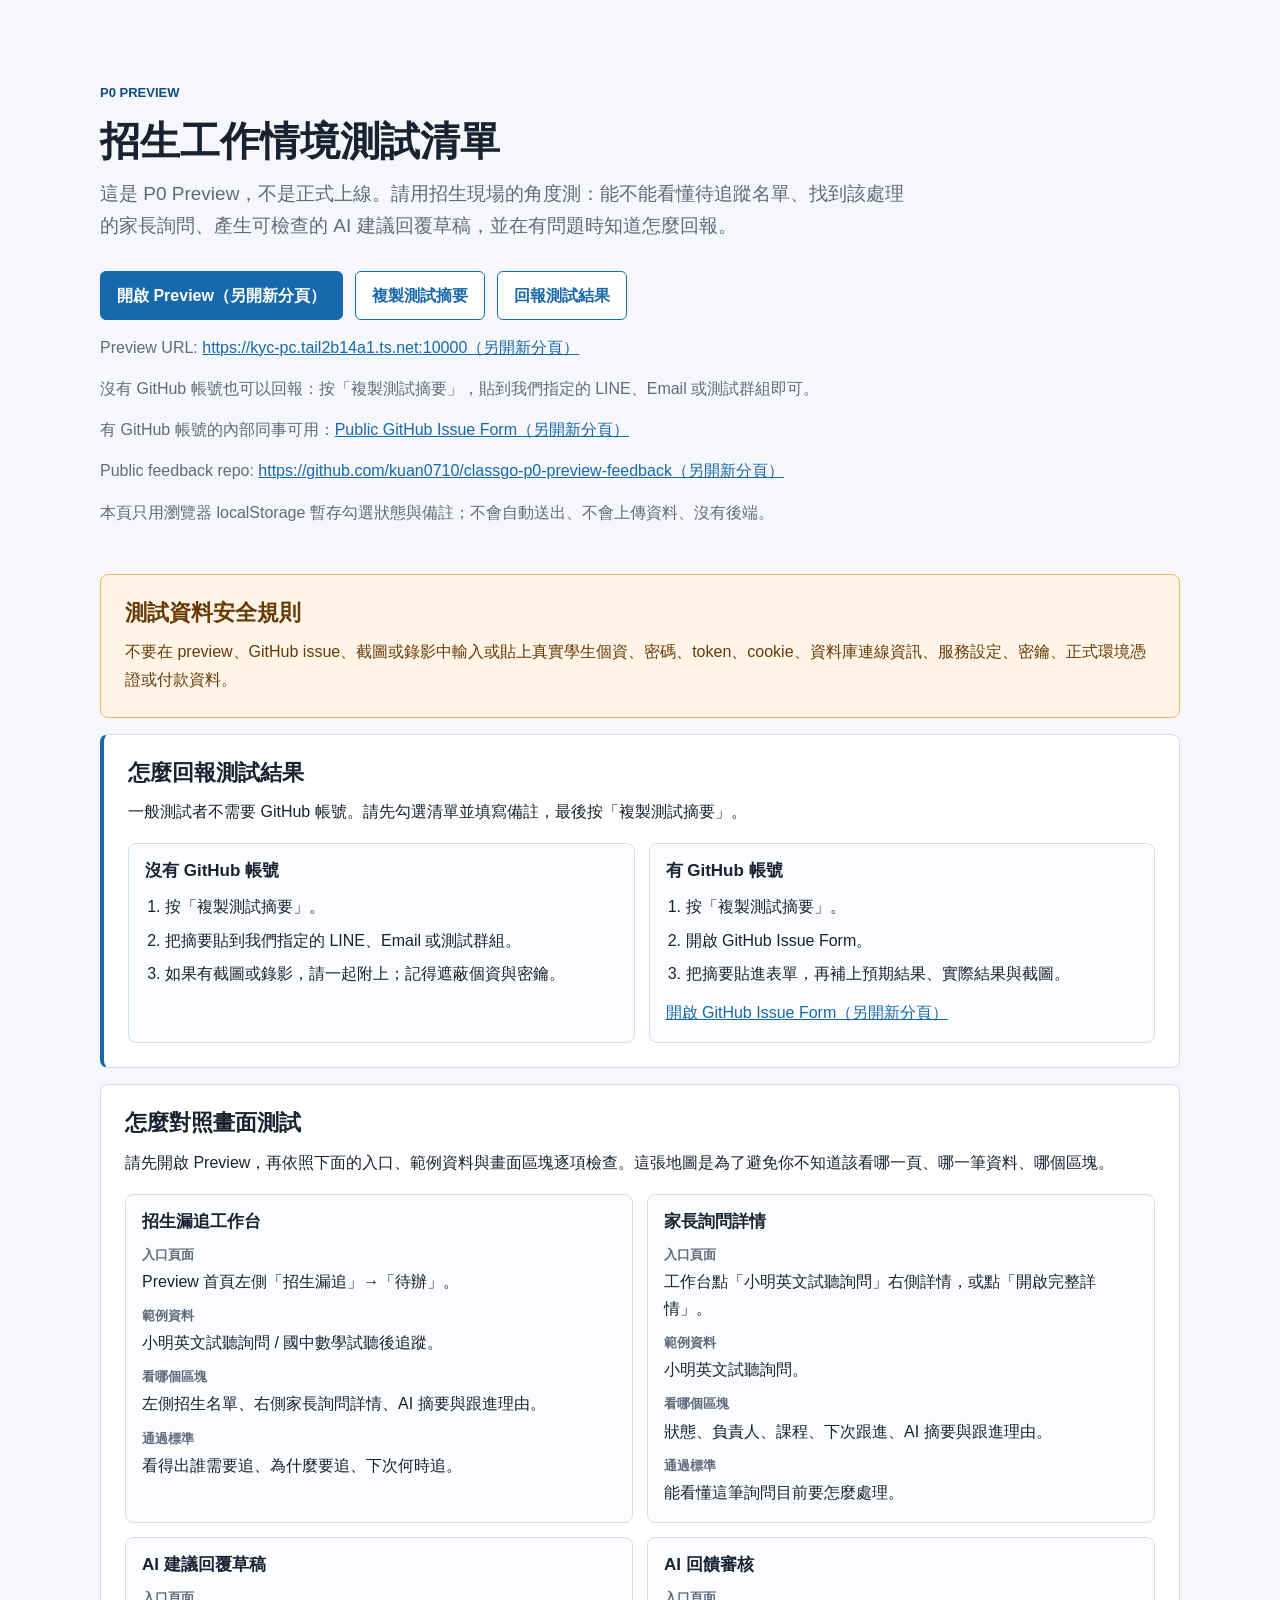
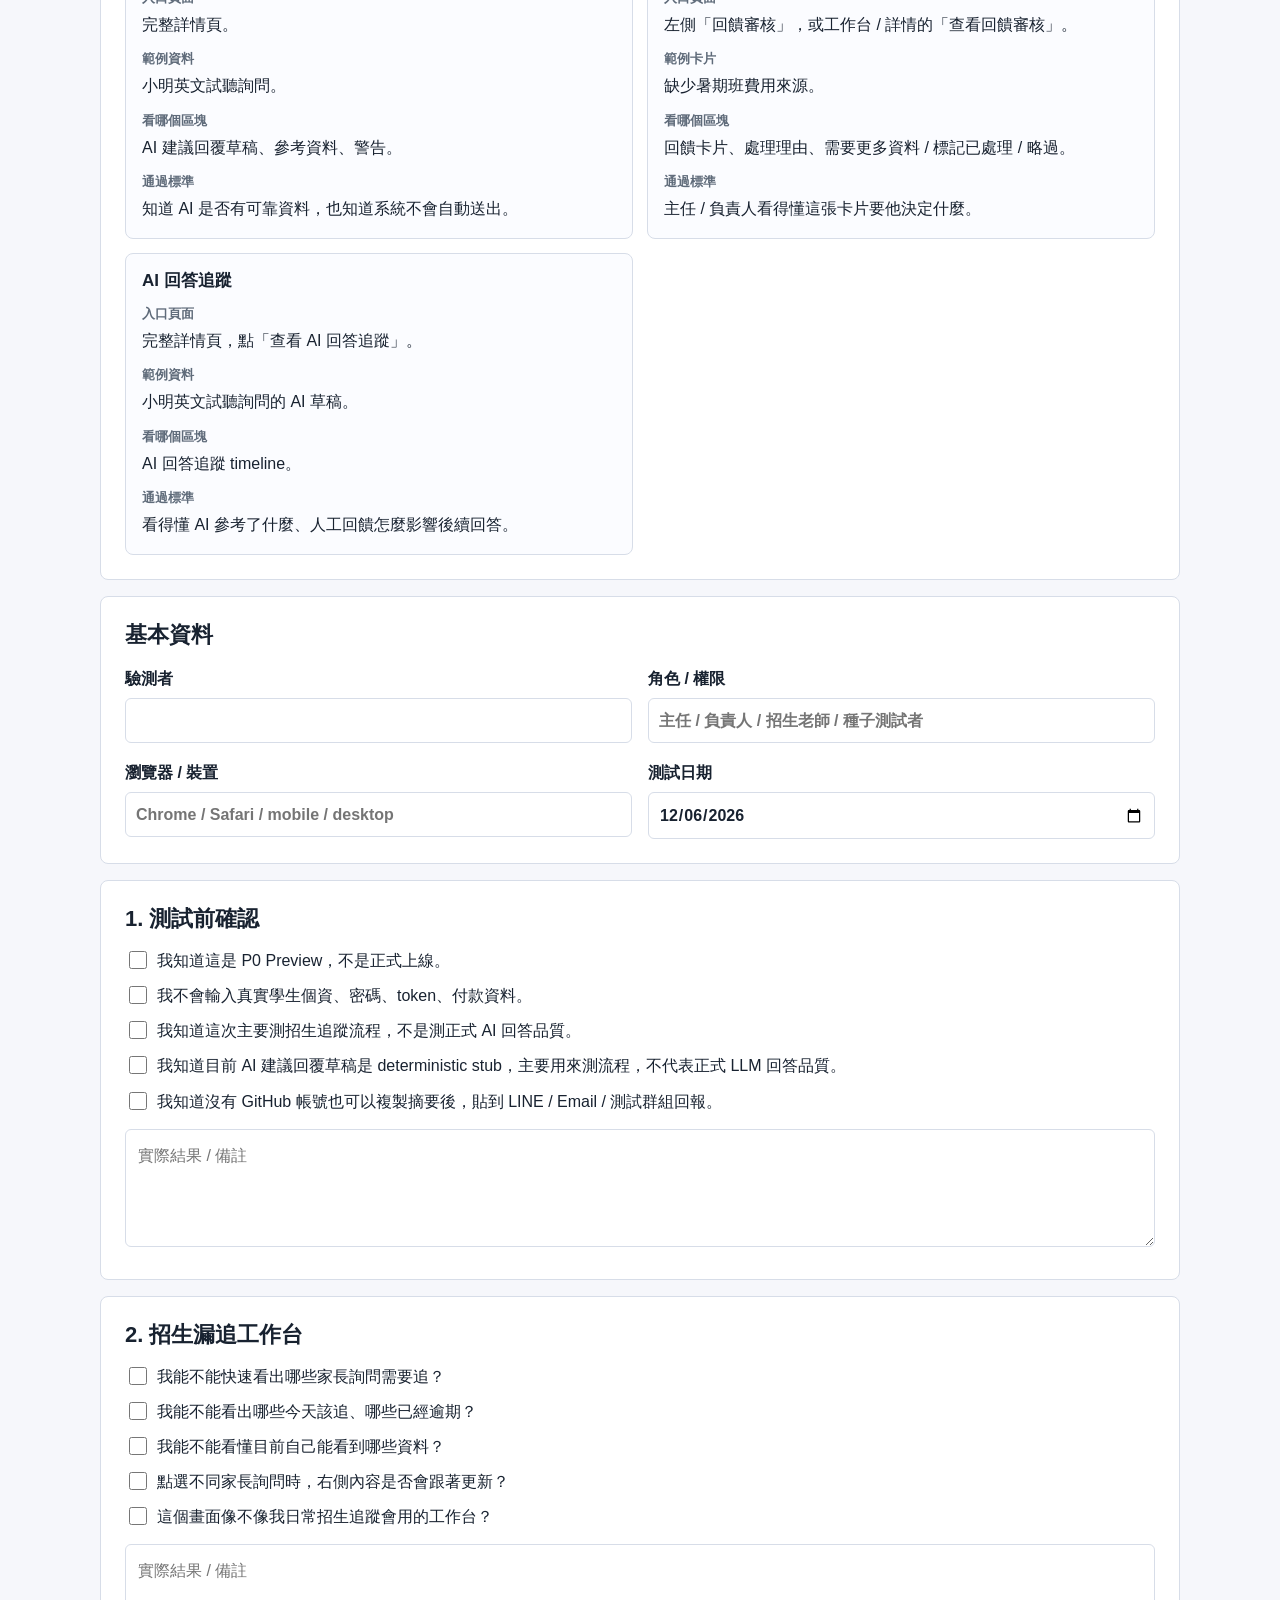
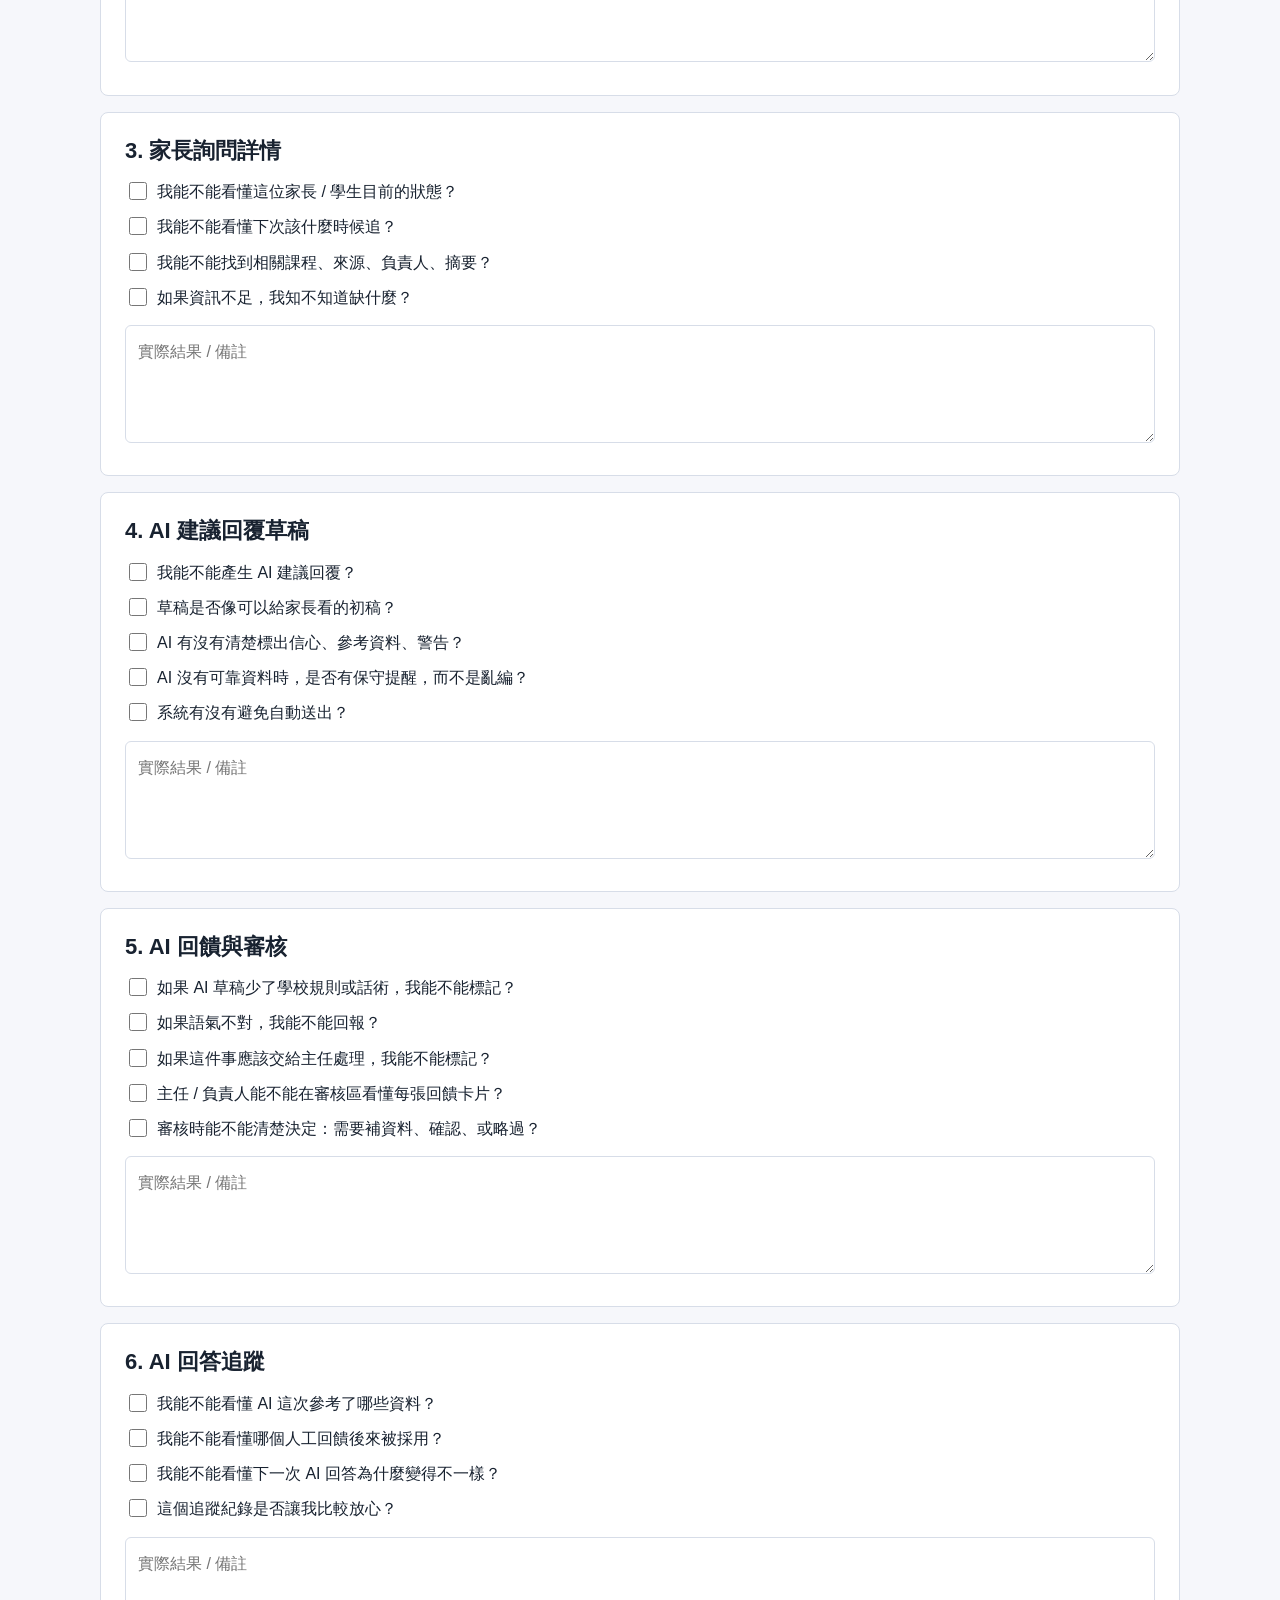
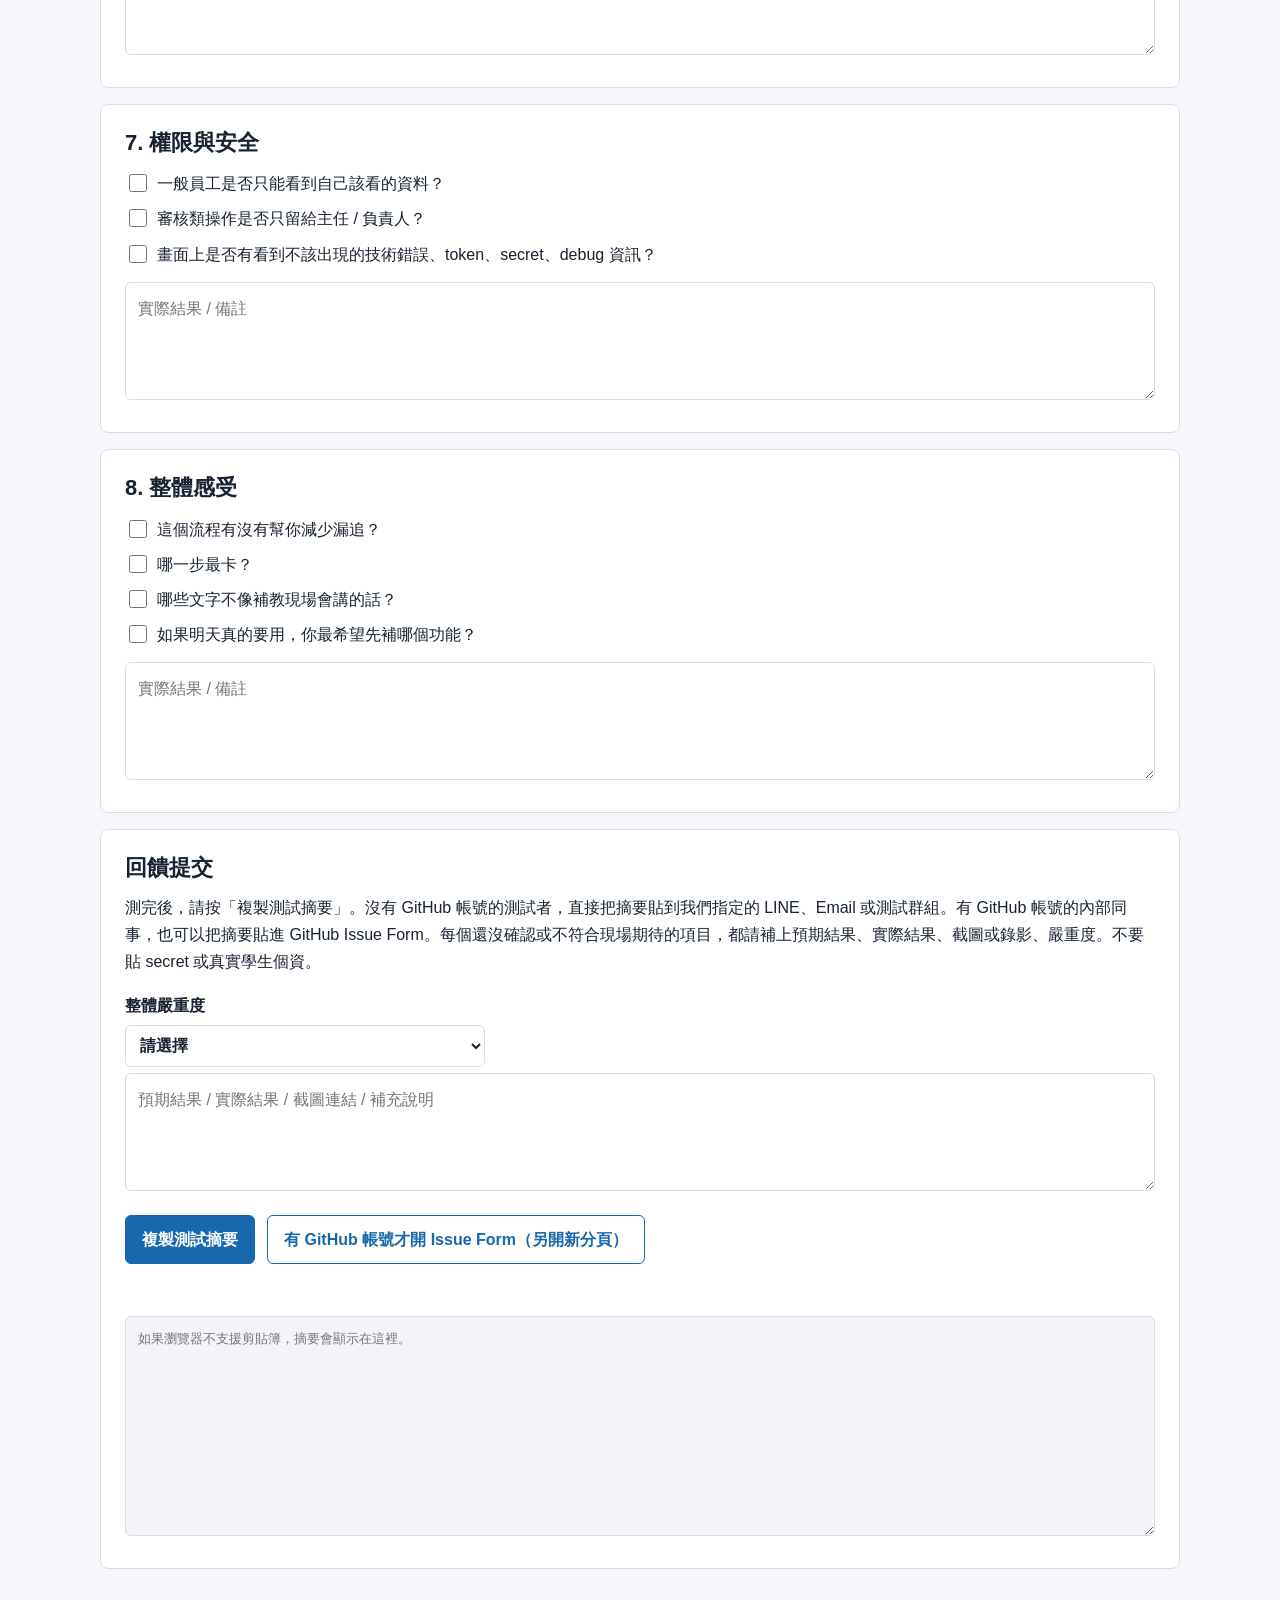
==== commit d33e88b1: "docs: support non-github preview feedback" ====
--- a/index.html
+++ b/index.html
@@ -4,7 +4,7 @@
   <meta charset="utf-8">
   <meta name="viewport" content="width=device-width, initial-scale=1">
   <title>Classgo AI Platform P0 Preview 招生工作情境測試清單</title>
-  <meta name="description" content="Classgo AI Platform P0 Preview 招生工作情境測試清單、測試資料安全規則與 GitHub Issue Form 回饋提交入口。">
+  <meta name="description" content="Classgo AI Platform P0 Preview 招生工作情境測試清單、測試資料安全規則與免 GitHub 帳號回饋方式。">
   <link rel="stylesheet" href="./styles.css">
 </head>
 <body>
@@ -16,10 +16,11 @@
       <div class="actions" aria-label="主要操作">
         <a class="button primary" href="https://kyc-pc.tail2b14a1.ts.net:10000" target="_blank" rel="noopener noreferrer" aria-label="開啟 Preview，另開新分頁">開啟 Preview（另開新分頁）</a>
         <button class="button secondary" type="button" data-copy-summary>複製測試摘要</button>
-        <a class="button secondary" href="https://github.com/kuan0710/classgo-p0-preview-feedback/issues/new?template=p0-preview-feedback.yml" target="_blank" rel="noopener noreferrer" aria-label="提交 GitHub 回饋，另開新分頁">提交 GitHub 回饋（另開新分頁）</a>
+        <a class="button secondary" href="#feedback-submit">回報測試結果</a>
       </div>
       <p class="url-line">Preview URL: <a href="https://kyc-pc.tail2b14a1.ts.net:10000" target="_blank" rel="noopener noreferrer" aria-label="開啟 Preview URL，另開新分頁">https://kyc-pc.tail2b14a1.ts.net:10000（另開新分頁）</a></p>
-      <p class="url-line">正式外部回饋入口：<a href="https://github.com/kuan0710/classgo-p0-preview-feedback/issues/new?template=p0-preview-feedback.yml" target="_blank" rel="noopener noreferrer" aria-label="開啟 Public GitHub Issue Form，另開新分頁">Public GitHub Issue Form（另開新分頁）</a></p>
+      <p class="url-line">沒有 GitHub 帳號也可以回報：按「複製測試摘要」，貼到我們指定的 LINE、Email 或測試群組即可。</p>
+      <p class="url-line">有 GitHub 帳號的內部同事可用：<a href="https://github.com/kuan0710/classgo-p0-preview-feedback/issues/new?template=p0-preview-feedback.yml" target="_blank" rel="noopener noreferrer" aria-label="開啟 Public GitHub Issue Form，另開新分頁">Public GitHub Issue Form（另開新分頁）</a></p>
       <p class="url-line">Public feedback repo: <a href="https://github.com/kuan0710/classgo-p0-preview-feedback" target="_blank" rel="noopener noreferrer" aria-label="開啟 Public feedback repo，另開新分頁">https://github.com/kuan0710/classgo-p0-preview-feedback（另開新分頁）</a></p>
       <p class="url-line">本頁只用瀏覽器 localStorage 暫存勾選狀態與備註；不會自動送出、不會上傳資料、沒有後端。</p>
     </section>
@@ -27,6 +28,30 @@
     <section class="band warning" aria-labelledby="safety-title">
       <h2 id="safety-title">測試資料安全規則</h2>
       <p>不要在 preview、GitHub issue、截圖或錄影中輸入或貼上真實學生個資、密碼、token、cookie、資料庫連線資訊、服務設定、密鑰、正式環境憑證或付款資料。</p>
+    </section>
+
+    <section class="panel feedback-options" aria-labelledby="feedback-options-title">
+      <h2 id="feedback-options-title">怎麼回報測試結果</h2>
+      <p>一般測試者不需要 GitHub 帳號。請先勾選清單並填寫備註，最後按「複製測試摘要」。</p>
+      <div class="option-grid">
+        <article>
+          <h3>沒有 GitHub 帳號</h3>
+          <ol>
+            <li>按「複製測試摘要」。</li>
+            <li>把摘要貼到我們指定的 LINE、Email 或測試群組。</li>
+            <li>如果有截圖或錄影，請一起附上；記得遮蔽個資與密鑰。</li>
+          </ol>
+        </article>
+        <article>
+          <h3>有 GitHub 帳號</h3>
+          <ol>
+            <li>按「複製測試摘要」。</li>
+            <li>開啟 GitHub Issue Form。</li>
+            <li>把摘要貼進表單，再補上預期結果、實際結果與截圖。</li>
+          </ol>
+          <p><a href="https://github.com/kuan0710/classgo-p0-preview-feedback/issues/new?template=p0-preview-feedback.yml" target="_blank" rel="noopener noreferrer" aria-label="開啟 GitHub Issue Form，另開新分頁">開啟 GitHub Issue Form（另開新分頁）</a></p>
+        </article>
+      </div>
     </section>
 
     <section class="panel" aria-labelledby="map-title">
@@ -98,7 +123,7 @@
         <li><label><input type="checkbox" data-item="我不會輸入真實學生個資、密碼、token、付款資料">我不會輸入真實學生個資、密碼、token、付款資料。</label></li>
         <li><label><input type="checkbox" data-item="我知道這次主要測招生追蹤流程，不是測正式 AI 回答品質">我知道這次主要測招生追蹤流程，不是測正式 AI 回答品質。</label></li>
         <li><label><input type="checkbox" data-item="我知道目前 AI 建議回覆草稿是 deterministic stub，不代表正式 LLM 回答品質">我知道目前 AI 建議回覆草稿是 deterministic stub，主要用來測流程，不代表正式 LLM 回答品質。</label></li>
-        <li><label><input type="checkbox" data-item="我知道遇到問題要用 GitHub Issue Form 回報">我知道遇到問題要用 GitHub Issue Form 回報。</label></li>
+        <li><label><input type="checkbox" data-item="我知道沒有 GitHub 帳號也可以複製摘要後回報">我知道沒有 GitHub 帳號也可以複製摘要後，貼到 LINE / Email / 測試群組回報。</label></li>
       </ul>
       <textarea data-note="測試前確認" placeholder="實際結果 / 備註"></textarea>
     </section>
@@ -182,9 +207,9 @@
       <textarea data-note="整體感受" placeholder="實際結果 / 備註"></textarea>
     </section>
 
-    <section class="qa-section" data-section="回饋提交">
+    <section class="qa-section" data-section="回饋提交" id="feedback-submit">
       <h2>回饋提交</h2>
-      <p>測完後，請按「複製測試摘要」，把摘要貼進 GitHub Issue Form。每個還沒確認或不符合現場期待的項目，都請補上預期結果、實際結果、截圖或錄影、嚴重度。不要貼 secret 或真實學生個資。</p>
+      <p>測完後，請按「複製測試摘要」。沒有 GitHub 帳號的測試者，直接把摘要貼到我們指定的 LINE、Email 或測試群組。有 GitHub 帳號的內部同事，也可以把摘要貼進 GitHub Issue Form。每個還沒確認或不符合現場期待的項目，都請補上預期結果、實際結果、截圖或錄影、嚴重度。不要貼 secret 或真實學生個資。</p>
       <div class="fields single">
         <label>整體嚴重度
           <select data-field="severity">
@@ -200,7 +225,7 @@
       <textarea data-note="回饋提交" placeholder="預期結果 / 實際結果 / 截圖連結 / 補充說明"></textarea>
       <div class="actions compact">
         <button class="button primary" type="button" data-copy-summary>複製測試摘要</button>
-        <a class="button secondary" href="https://github.com/kuan0710/classgo-p0-preview-feedback/issues/new?template=p0-preview-feedback.yml" target="_blank" rel="noopener noreferrer" aria-label="開啟 GitHub Issue Form，另開新分頁">開啟 GitHub Issue Form（另開新分頁）</a>
+        <a class="button secondary" href="https://github.com/kuan0710/classgo-p0-preview-feedback/issues/new?template=p0-preview-feedback.yml" target="_blank" rel="noopener noreferrer" aria-label="有 GitHub 帳號時開啟 Issue Form，另開新分頁">有 GitHub 帳號才開 Issue Form（另開新分頁）</a>
       </div>
       <p class="copy-status" data-copy-status role="status" aria-live="polite"></p>
       <textarea class="summary-output" data-summary-output readonly placeholder="如果瀏覽器不支援剪貼簿，摘要會顯示在這裡。"></textarea>
@@ -283,6 +308,7 @@
         "Classgo P0 Preview 招生工作情境測試摘要",
         "- Preview 網址: https://kyc-pc.tail2b14a1.ts.net:10000",
         "- 測試清單: https://kuan0710.github.io/classgo-p0-preview-feedback/",
+        "- 回報方式: 沒有 GitHub 帳號請貼到指定 LINE / Email / 測試群組；有 GitHub 帳號可用 Issue Form",
         "- GitHub Issue Form: https://github.com/kuan0710/classgo-p0-preview-feedback/issues/new?template=p0-preview-feedback.yml",
         "- 測試者: " + (fields.tester || ""),
         "- 角色 / 權限: " + (fields.role || ""),
@@ -312,7 +338,7 @@
       try {
         await navigator.clipboard.writeText(text);
         statusNodes.forEach((node) => {
-          node.textContent = "已複製摘要。請貼到 GitHub Issue Form，不會自動送出。";
+          node.textContent = "已複製摘要。沒有 GitHub 帳號請貼到 LINE / Email / 測試群組；有 GitHub 帳號可貼到 Issue Form。不會自動送出。";
         });
       } catch {
         output.focus();
--- a/styles.css
+++ b/styles.css
@@ -143,6 +143,40 @@
   color: var(--danger-text);
 }
 
+.feedback-options {
+  border-left: 4px solid var(--accent);
+}
+
+.option-grid {
+  display: grid;
+  grid-template-columns: repeat(2, minmax(0, 1fr));
+  gap: 14px;
+  margin-top: 18px;
+}
+
+.option-grid article {
+  min-width: 0;
+  padding: 16px;
+  border: 1px solid var(--line);
+  border-radius: 8px;
+  background: #fbfcff;
+}
+
+.option-grid h3 {
+  margin: 0 0 10px;
+  font-size: 17px;
+  line-height: 1.35;
+}
+
+.option-grid ol {
+  margin: 0;
+  padding-left: 20px;
+}
+
+.option-grid li {
+  margin: 6px 0;
+}
+
 .fields {
   display: grid;
   grid-template-columns: repeat(2, minmax(0, 1fr));
@@ -277,6 +311,7 @@
 
   .fields,
   .fields.single,
+  .option-grid,
   .test-map {
     grid-template-columns: 1fr;
   }
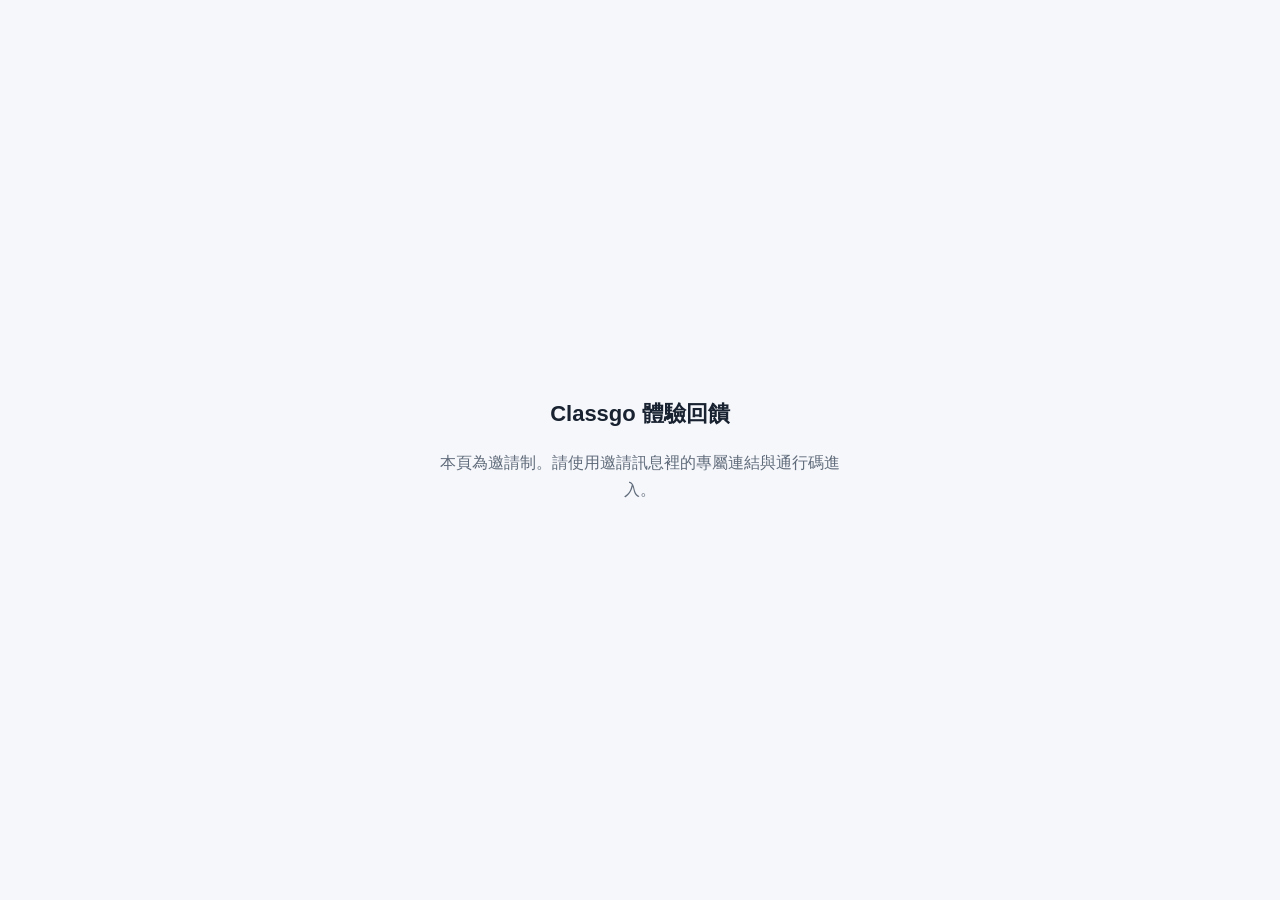
==== commit 12940928: "feat: invite-only encrypted tester experience page with per-unit access - Replace public checklist w" ====
--- a/index.html
+++ b/index.html
@@ -3,358 +3,19 @@
 <head>
   <meta charset="utf-8">
   <meta name="viewport" content="width=device-width, initial-scale=1">
-  <title>Classgo AI Platform P0 Preview 招生工作情境測試清單</title>
-  <meta name="description" content="Classgo AI Platform P0 Preview 招生工作情境測試清單、測試資料安全規則與免 GitHub 帳號回饋方式。">
-  <link rel="stylesheet" href="./styles.css">
+  <meta name="robots" content="noindex, nofollow">
+  <title>Classgo 體驗回饋</title>
+  <style>
+    body { margin: 0; display: grid; place-items: center; min-height: 100vh; background: #f6f7fb; color: #182230; font: 16px/1.7 -apple-system, "Noto Sans TC", "PingFang TC", "Microsoft JhengHei", sans-serif; }
+    main { max-width: 420px; padding: 32px; text-align: center; }
+    h1 { font-size: 22px; }
+    p { color: #5f6b7a; }
+  </style>
 </head>
 <body>
-  <main class="shell">
-    <section class="hero" aria-labelledby="page-title">
-      <div class="eyebrow">P0 Preview</div>
-      <h1 id="page-title">招生工作情境測試清單</h1>
-      <p class="lead">這是 P0 Preview，不是正式上線。請用招生現場的角度測：能不能看懂待追蹤名單、找到該處理的家長詢問、產生可檢查的 AI 建議回覆草稿，並在有問題時知道怎麼回報。</p>
-      <div class="actions" aria-label="主要操作">
-        <a class="button primary" href="https://kyc-pc.tail2b14a1.ts.net:10000" target="_blank" rel="noopener noreferrer" aria-label="開啟 Preview，另開新分頁">開啟 Preview（另開新分頁）</a>
-        <button class="button secondary" type="button" data-copy-summary>複製測試摘要</button>
-        <a class="button secondary" href="#feedback-submit">回報測試結果</a>
-      </div>
-      <p class="url-line">Preview URL: <a href="https://kyc-pc.tail2b14a1.ts.net:10000" target="_blank" rel="noopener noreferrer" aria-label="開啟 Preview URL，另開新分頁">https://kyc-pc.tail2b14a1.ts.net:10000（另開新分頁）</a></p>
-      <p class="url-line">沒有 GitHub 帳號也可以回報：按「複製測試摘要」，貼到我們指定的 LINE、Email 或測試群組即可。</p>
-      <p class="url-line">有 GitHub 帳號的內部同事可用：<a href="https://github.com/kuan0710/classgo-p0-preview-feedback/issues/new?template=p0-preview-feedback.yml" target="_blank" rel="noopener noreferrer" aria-label="開啟 Public GitHub Issue Form，另開新分頁">Public GitHub Issue Form（另開新分頁）</a></p>
-      <p class="url-line">Public feedback repo: <a href="https://github.com/kuan0710/classgo-p0-preview-feedback" target="_blank" rel="noopener noreferrer" aria-label="開啟 Public feedback repo，另開新分頁">https://github.com/kuan0710/classgo-p0-preview-feedback（另開新分頁）</a></p>
-      <p class="url-line">本頁只用瀏覽器 localStorage 暫存勾選狀態與備註；不會自動送出、不會上傳資料、沒有後端。</p>
-    </section>
-
-    <section class="band warning" aria-labelledby="safety-title">
-      <h2 id="safety-title">測試資料安全規則</h2>
-      <p>不要在 preview、GitHub issue、截圖或錄影中輸入或貼上真實學生個資、密碼、token、cookie、資料庫連線資訊、服務設定、密鑰、正式環境憑證或付款資料。</p>
-    </section>
-
-    <section class="panel feedback-options" aria-labelledby="feedback-options-title">
-      <h2 id="feedback-options-title">怎麼回報測試結果</h2>
-      <p>一般測試者不需要 GitHub 帳號。請先勾選清單並填寫備註，最後按「複製測試摘要」。</p>
-      <div class="option-grid">
-        <article>
-          <h3>沒有 GitHub 帳號</h3>
-          <ol>
-            <li>按「複製測試摘要」。</li>
-            <li>把摘要貼到我們指定的 LINE、Email 或測試群組。</li>
-            <li>如果有截圖或錄影，請一起附上；記得遮蔽個資與密鑰。</li>
-          </ol>
-        </article>
-        <article>
-          <h3>有 GitHub 帳號</h3>
-          <ol>
-            <li>按「複製測試摘要」。</li>
-            <li>開啟 GitHub Issue Form。</li>
-            <li>把摘要貼進表單，再補上預期結果、實際結果與截圖。</li>
-          </ol>
-          <p><a href="https://github.com/kuan0710/classgo-p0-preview-feedback/issues/new?template=p0-preview-feedback.yml" target="_blank" rel="noopener noreferrer" aria-label="開啟 GitHub Issue Form，另開新分頁">開啟 GitHub Issue Form（另開新分頁）</a></p>
-        </article>
-      </div>
-    </section>
-
-    <section class="panel" aria-labelledby="map-title">
-      <h2 id="map-title">怎麼對照畫面測試</h2>
-      <p>請先開啟 Preview，再依照下面的入口、範例資料與畫面區塊逐項檢查。這張地圖是為了避免你不知道該看哪一頁、哪一筆資料、哪個區塊。</p>
-      <div class="test-map">
-        <article>
-          <h3>招生漏追工作台</h3>
-          <dl>
-            <div><dt>入口頁面</dt><dd>Preview 首頁左側「招生漏追」→「待辦」。</dd></div>
-            <div><dt>範例資料</dt><dd>小明英文試聽詢問 / 國中數學試聽後追蹤。</dd></div>
-            <div><dt>看哪個區塊</dt><dd>左側招生名單、右側家長詢問詳情、AI 摘要與跟進理由。</dd></div>
-            <div><dt>通過標準</dt><dd>看得出誰需要追、為什麼要追、下次何時追。</dd></div>
-          </dl>
-        </article>
-        <article>
-          <h3>家長詢問詳情</h3>
-          <dl>
-            <div><dt>入口頁面</dt><dd>工作台點「小明英文試聽詢問」右側詳情，或點「開啟完整詳情」。</dd></div>
-            <div><dt>範例資料</dt><dd>小明英文試聽詢問。</dd></div>
-            <div><dt>看哪個區塊</dt><dd>狀態、負責人、課程、下次跟進、AI 摘要與跟進理由。</dd></div>
-            <div><dt>通過標準</dt><dd>能看懂這筆詢問目前要怎麼處理。</dd></div>
-          </dl>
-        </article>
-        <article>
-          <h3>AI 建議回覆草稿</h3>
-          <dl>
-            <div><dt>入口頁面</dt><dd>完整詳情頁。</dd></div>
-            <div><dt>範例資料</dt><dd>小明英文試聽詢問。</dd></div>
-            <div><dt>看哪個區塊</dt><dd>AI 建議回覆草稿、參考資料、警告。</dd></div>
-            <div><dt>通過標準</dt><dd>知道 AI 是否有可靠資料，也知道系統不會自動送出。</dd></div>
-          </dl>
-        </article>
-        <article>
-          <h3>AI 回饋審核</h3>
-          <dl>
-            <div><dt>入口頁面</dt><dd>左側「回饋審核」，或工作台 / 詳情的「查看回饋審核」。</dd></div>
-            <div><dt>範例卡片</dt><dd>缺少暑期班費用來源。</dd></div>
-            <div><dt>看哪個區塊</dt><dd>回饋卡片、處理理由、需要更多資料 / 標記已處理 / 略過。</dd></div>
-            <div><dt>通過標準</dt><dd>主任 / 負責人看得懂這張卡片要他決定什麼。</dd></div>
-          </dl>
-        </article>
-        <article>
-          <h3>AI 回答追蹤</h3>
-          <dl>
-            <div><dt>入口頁面</dt><dd>完整詳情頁，點「查看 AI 回答追蹤」。</dd></div>
-            <div><dt>範例資料</dt><dd>小明英文試聽詢問的 AI 草稿。</dd></div>
-            <div><dt>看哪個區塊</dt><dd>AI 回答追蹤 timeline。</dd></div>
-            <div><dt>通過標準</dt><dd>看得懂 AI 參考了什麼、人工回饋怎麼影響後續回答。</dd></div>
-          </dl>
-        </article>
-      </div>
-    </section>
-
-    <section class="panel" aria-labelledby="tester-title">
-      <h2 id="tester-title">基本資料</h2>
-      <div class="fields">
-        <label>驗測者<input type="text" data-field="tester" autocomplete="name"></label>
-        <label>角色 / 權限<input type="text" data-field="role" placeholder="主任 / 負責人 / 招生老師 / 種子測試者"></label>
-        <label>瀏覽器 / 裝置<input type="text" data-field="device" placeholder="Chrome / Safari / mobile / desktop"></label>
-        <label>測試日期<input type="date" data-field="date"></label>
-      </div>
-    </section>
-
-    <section class="qa-section" data-section="測試前確認">
-      <h2>1. 測試前確認</h2>
-      <ul class="checklist">
-        <li><label><input type="checkbox" data-item="我知道這是 P0 Preview，不是正式上線">我知道這是 P0 Preview，不是正式上線。</label></li>
-        <li><label><input type="checkbox" data-item="我不會輸入真實學生個資、密碼、token、付款資料">我不會輸入真實學生個資、密碼、token、付款資料。</label></li>
-        <li><label><input type="checkbox" data-item="我知道這次主要測招生追蹤流程，不是測正式 AI 回答品質">我知道這次主要測招生追蹤流程，不是測正式 AI 回答品質。</label></li>
-        <li><label><input type="checkbox" data-item="我知道目前 AI 建議回覆草稿是 deterministic stub，不代表正式 LLM 回答品質">我知道目前 AI 建議回覆草稿是 deterministic stub，主要用來測流程，不代表正式 LLM 回答品質。</label></li>
-        <li><label><input type="checkbox" data-item="我知道沒有 GitHub 帳號也可以複製摘要後回報">我知道沒有 GitHub 帳號也可以複製摘要後，貼到 LINE / Email / 測試群組回報。</label></li>
-      </ul>
-      <textarea data-note="測試前確認" placeholder="實際結果 / 備註"></textarea>
-    </section>
-
-    <section class="qa-section" data-section="招生漏追工作台">
-      <h2>2. 招生漏追工作台</h2>
-      <ul class="checklist">
-        <li><label><input type="checkbox" data-item="我能不能快速看出哪些家長詢問需要追">我能不能快速看出哪些家長詢問需要追？</label></li>
-        <li><label><input type="checkbox" data-item="我能不能看出哪些今天該追、哪些已經逾期">我能不能看出哪些今天該追、哪些已經逾期？</label></li>
-        <li><label><input type="checkbox" data-item="我能不能看懂目前自己能看到哪些資料">我能不能看懂目前自己能看到哪些資料？</label></li>
-        <li><label><input type="checkbox" data-item="點選不同家長詢問時，右側內容是否會跟著更新">點選不同家長詢問時，右側內容是否會跟著更新？</label></li>
-        <li><label><input type="checkbox" data-item="這個畫面像不像我日常招生追蹤會用的工作台">這個畫面像不像我日常招生追蹤會用的工作台？</label></li>
-      </ul>
-      <textarea data-note="招生漏追工作台" placeholder="實際結果 / 備註"></textarea>
-    </section>
-
-    <section class="qa-section" data-section="家長詢問詳情">
-      <h2>3. 家長詢問詳情</h2>
-      <ul class="checklist">
-        <li><label><input type="checkbox" data-item="我能不能看懂這位家長或學生目前的狀態">我能不能看懂這位家長 / 學生目前的狀態？</label></li>
-        <li><label><input type="checkbox" data-item="我能不能看懂下次該什麼時候追">我能不能看懂下次該什麼時候追？</label></li>
-        <li><label><input type="checkbox" data-item="我能不能找到相關課程、來源、負責人、摘要">我能不能找到相關課程、來源、負責人、摘要？</label></li>
-        <li><label><input type="checkbox" data-item="如果資訊不足，我知不知道缺什麼">如果資訊不足，我知不知道缺什麼？</label></li>
-      </ul>
-      <textarea data-note="家長詢問詳情" placeholder="實際結果 / 備註"></textarea>
-    </section>
-
-    <section class="qa-section" data-section="AI 建議回覆草稿">
-      <h2>4. AI 建議回覆草稿</h2>
-      <ul class="checklist">
-        <li><label><input type="checkbox" data-item="我能不能產生 AI 建議回覆">我能不能產生 AI 建議回覆？</label></li>
-        <li><label><input type="checkbox" data-item="草稿是否像可以給家長看的初稿">草稿是否像可以給家長看的初稿？</label></li>
-        <li><label><input type="checkbox" data-item="AI 有沒有清楚標出信心、參考資料、警告">AI 有沒有清楚標出信心、參考資料、警告？</label></li>
-        <li><label><input type="checkbox" data-item="AI 沒有可靠資料時，是否有保守提醒，而不是亂編">AI 沒有可靠資料時，是否有保守提醒，而不是亂編？</label></li>
-        <li><label><input type="checkbox" data-item="系統有沒有避免自動送出">系統有沒有避免自動送出？</label></li>
-      </ul>
-      <textarea data-note="AI 建議回覆草稿" placeholder="實際結果 / 備註"></textarea>
-    </section>
-
-    <section class="qa-section" data-section="AI 回饋與審核">
-      <h2>5. AI 回饋與審核</h2>
-      <ul class="checklist">
-        <li><label><input type="checkbox" data-item="如果 AI 草稿少了學校規則或話術，我能不能標記">如果 AI 草稿少了學校規則或話術，我能不能標記？</label></li>
-        <li><label><input type="checkbox" data-item="如果語氣不對，我能不能回報">如果語氣不對，我能不能回報？</label></li>
-        <li><label><input type="checkbox" data-item="如果這件事應該交給主任處理，我能不能標記">如果這件事應該交給主任處理，我能不能標記？</label></li>
-        <li><label><input type="checkbox" data-item="主任或負責人能不能在審核區看懂每張回饋卡片">主任 / 負責人能不能在審核區看懂每張回饋卡片？</label></li>
-        <li><label><input type="checkbox" data-item="審核時能不能清楚決定需要補資料、確認或略過">審核時能不能清楚決定：需要補資料、確認、或略過？</label></li>
-      </ul>
-      <textarea data-note="AI 回饋與審核" placeholder="實際結果 / 備註"></textarea>
-    </section>
-
-    <section class="qa-section" data-section="AI 回答追蹤">
-      <h2>6. AI 回答追蹤</h2>
-      <ul class="checklist">
-        <li><label><input type="checkbox" data-item="我能不能看懂 AI 這次參考了哪些資料">我能不能看懂 AI 這次參考了哪些資料？</label></li>
-        <li><label><input type="checkbox" data-item="我能不能看懂哪個人工回饋後來被採用">我能不能看懂哪個人工回饋後來被採用？</label></li>
-        <li><label><input type="checkbox" data-item="我能不能看懂下一次 AI 回答為什麼變得不一樣">我能不能看懂下一次 AI 回答為什麼變得不一樣？</label></li>
-        <li><label><input type="checkbox" data-item="這個追蹤紀錄是否讓我比較放心">這個追蹤紀錄是否讓我比較放心？</label></li>
-      </ul>
-      <textarea data-note="AI 回答追蹤" placeholder="實際結果 / 備註"></textarea>
-    </section>
-
-    <section class="qa-section" data-section="權限與安全">
-      <h2>7. 權限與安全</h2>
-      <ul class="checklist">
-        <li><label><input type="checkbox" data-item="一般員工是否只能看到自己該看的資料">一般員工是否只能看到自己該看的資料？</label></li>
-        <li><label><input type="checkbox" data-item="審核類操作是否只留給主任或負責人">審核類操作是否只留給主任 / 負責人？</label></li>
-        <li><label><input type="checkbox" data-item="畫面上是否有看到不該出現的技術錯誤、token、secret、debug 資訊">畫面上是否有看到不該出現的技術錯誤、token、secret、debug 資訊？</label></li>
-      </ul>
-      <textarea data-note="權限與安全" placeholder="實際結果 / 備註"></textarea>
-    </section>
-
-    <section class="qa-section" data-section="整體感受">
-      <h2>8. 整體感受</h2>
-      <ul class="checklist">
-        <li><label><input type="checkbox" data-item="這個流程有沒有幫你減少漏追">這個流程有沒有幫你減少漏追？</label></li>
-        <li><label><input type="checkbox" data-item="哪一步最卡">哪一步最卡？</label></li>
-        <li><label><input type="checkbox" data-item="哪些文字不像補教現場會講的話">哪些文字不像補教現場會講的話？</label></li>
-        <li><label><input type="checkbox" data-item="如果明天真的要用，你最希望先補哪個功能">如果明天真的要用，你最希望先補哪個功能？</label></li>
-      </ul>
-      <textarea data-note="整體感受" placeholder="實際結果 / 備註"></textarea>
-    </section>
-
-    <section class="qa-section" data-section="回饋提交" id="feedback-submit">
-      <h2>回饋提交</h2>
-      <p>測完後，請按「複製測試摘要」。沒有 GitHub 帳號的測試者，直接把摘要貼到我們指定的 LINE、Email 或測試群組。有 GitHub 帳號的內部同事，也可以把摘要貼進 GitHub Issue Form。每個還沒確認或不符合現場期待的項目，都請補上預期結果、實際結果、截圖或錄影、嚴重度。不要貼 secret 或真實學生個資。</p>
-      <div class="fields single">
-        <label>整體嚴重度
-          <select data-field="severity">
-            <option value="">請選擇</option>
-            <option>無法繼續測</option>
-            <option>影響主要流程</option>
-            <option>可以測但很卡</option>
-            <option>小問題</option>
-            <option>問題或建議</option>
-          </select>
-        </label>
-      </div>
-      <textarea data-note="回饋提交" placeholder="預期結果 / 實際結果 / 截圖連結 / 補充說明"></textarea>
-      <div class="actions compact">
-        <button class="button primary" type="button" data-copy-summary>複製測試摘要</button>
-        <a class="button secondary" href="https://github.com/kuan0710/classgo-p0-preview-feedback/issues/new?template=p0-preview-feedback.yml" target="_blank" rel="noopener noreferrer" aria-label="有 GitHub 帳號時開啟 Issue Form，另開新分頁">有 GitHub 帳號才開 Issue Form（另開新分頁）</a>
-      </div>
-      <p class="copy-status" data-copy-status role="status" aria-live="polite"></p>
-      <textarea class="summary-output" data-summary-output readonly placeholder="如果瀏覽器不支援剪貼簿，摘要會顯示在這裡。"></textarea>
-    </section>
+  <main>
+    <h1>Classgo 體驗回饋</h1>
+    <p>本頁為邀請制。請使用邀請訊息裡的專屬連結與通行碼進入。</p>
   </main>
-
-  <script>
-    const STORAGE_KEY = "classgo-p0-preview-checklist-v1";
-    const form = document.querySelector("main");
-    const statusNodes = document.querySelectorAll("[data-copy-status]");
-    const output = document.querySelector("[data-summary-output]");
-
-    function readState() {
-      try {
-        return JSON.parse(localStorage.getItem(STORAGE_KEY) || "{}");
-      } catch {
-        return {};
-      }
-    }
-
-    function writeState(state) {
-      localStorage.setItem(STORAGE_KEY, JSON.stringify(state));
-    }
-
-    function fieldKey(element) {
-      if (element.dataset.field) return "field:" + element.dataset.field;
-      if (element.dataset.note) return "note:" + element.dataset.note;
-      if (element.dataset.item) return "item:" + element.dataset.item;
-      return "";
-    }
-
-    function hydrate() {
-      const state = readState();
-      form.querySelectorAll("input, textarea, select").forEach((element) => {
-        const key = fieldKey(element);
-        if (!key || state[key] === undefined) return;
-        if (element.type === "checkbox") {
-          element.checked = state[key] === true;
-        } else {
-          element.value = state[key];
-        }
-      });
-      const date = form.querySelector('[data-field="date"]');
-      if (date && !date.value) date.valueAsDate = new Date();
-    }
-
-    function persist(event) {
-      const element = event.target;
-      const key = fieldKey(element);
-      if (!key) return;
-      const state = readState();
-      state[key] = element.type === "checkbox" ? element.checked : element.value;
-      writeState(state);
-    }
-
-    function collectSummary() {
-      const fields = {};
-      form.querySelectorAll("[data-field]").forEach((element) => {
-        fields[element.dataset.field] = element.value || "";
-      });
-
-      const sections = Array.from(document.querySelectorAll("[data-section]"));
-      const checked = [];
-      const failed = [];
-      const notes = [];
-
-      sections.forEach((section) => {
-        const title = section.dataset.section;
-        section.querySelectorAll('input[type="checkbox"][data-item]').forEach((box) => {
-          const line = title + " / " + box.dataset.item;
-          if (box.checked) checked.push(line);
-          else failed.push(line);
-        });
-        section.querySelectorAll("textarea[data-note]").forEach((note) => {
-          if (note.value.trim()) notes.push("[" + note.dataset.note + "] " + note.value.trim());
-        });
-      });
-
-      return [
-        "Classgo P0 Preview 招生工作情境測試摘要",
-        "- Preview 網址: https://kyc-pc.tail2b14a1.ts.net:10000",
-        "- 測試清單: https://kuan0710.github.io/classgo-p0-preview-feedback/",
-        "- 回報方式: 沒有 GitHub 帳號請貼到指定 LINE / Email / 測試群組；有 GitHub 帳號可用 Issue Form",
-        "- GitHub Issue Form: https://github.com/kuan0710/classgo-p0-preview-feedback/issues/new?template=p0-preview-feedback.yml",
-        "- 測試者: " + (fields.tester || ""),
-        "- 角色 / 權限: " + (fields.role || ""),
-        "- 瀏覽器 / 裝置: " + (fields.device || ""),
-        "- 測試日期: " + (fields.date || ""),
-        "- 整體嚴重度: " + (fields.severity || ""),
-        "- 勾選進度: " + checked.length + " / " + (checked.length + failed.length),
-        "",
-        "未確認或需要回報的項目:",
-        failed.length ? failed.map((item) => "- [ ] " + item).join("\n") : "- 無",
-        "",
-        "備註:",
-        notes.length ? notes.map((item) => "- " + item).join("\n") : "- 無",
-        "",
-        "請補充:",
-        "- 預期結果:",
-        "- 實際結果:",
-        "- 截圖 / 補充說明:",
-        "",
-        "安全聲明: 本摘要由瀏覽器本機產生，未自動送出；請勿貼上 secret、token、真實學生個資、付款資料或正式環境憑證。"
-      ].join("\n");
-    }
-
-    async function copySummary() {
-      const text = collectSummary();
-      output.value = text;
-      try {
-        await navigator.clipboard.writeText(text);
-        statusNodes.forEach((node) => {
-          node.textContent = "已複製摘要。沒有 GitHub 帳號請貼到 LINE / Email / 測試群組；有 GitHub 帳號可貼到 Issue Form。不會自動送出。";
-        });
-      } catch {
-        output.focus();
-        output.select();
-        statusNodes.forEach((node) => {
-          node.textContent = "瀏覽器未允許剪貼簿，請從下方文字框手動複製摘要。";
-        });
-      }
-    }
-
-    hydrate();
-    form.addEventListener("change", persist);
-    form.addEventListener("input", persist);
-    document.querySelectorAll("[data-copy-summary]").forEach((button) => {
-      button.addEventListener("click", copySummary);
-    });
-  </script>
 </body>
 </html>
